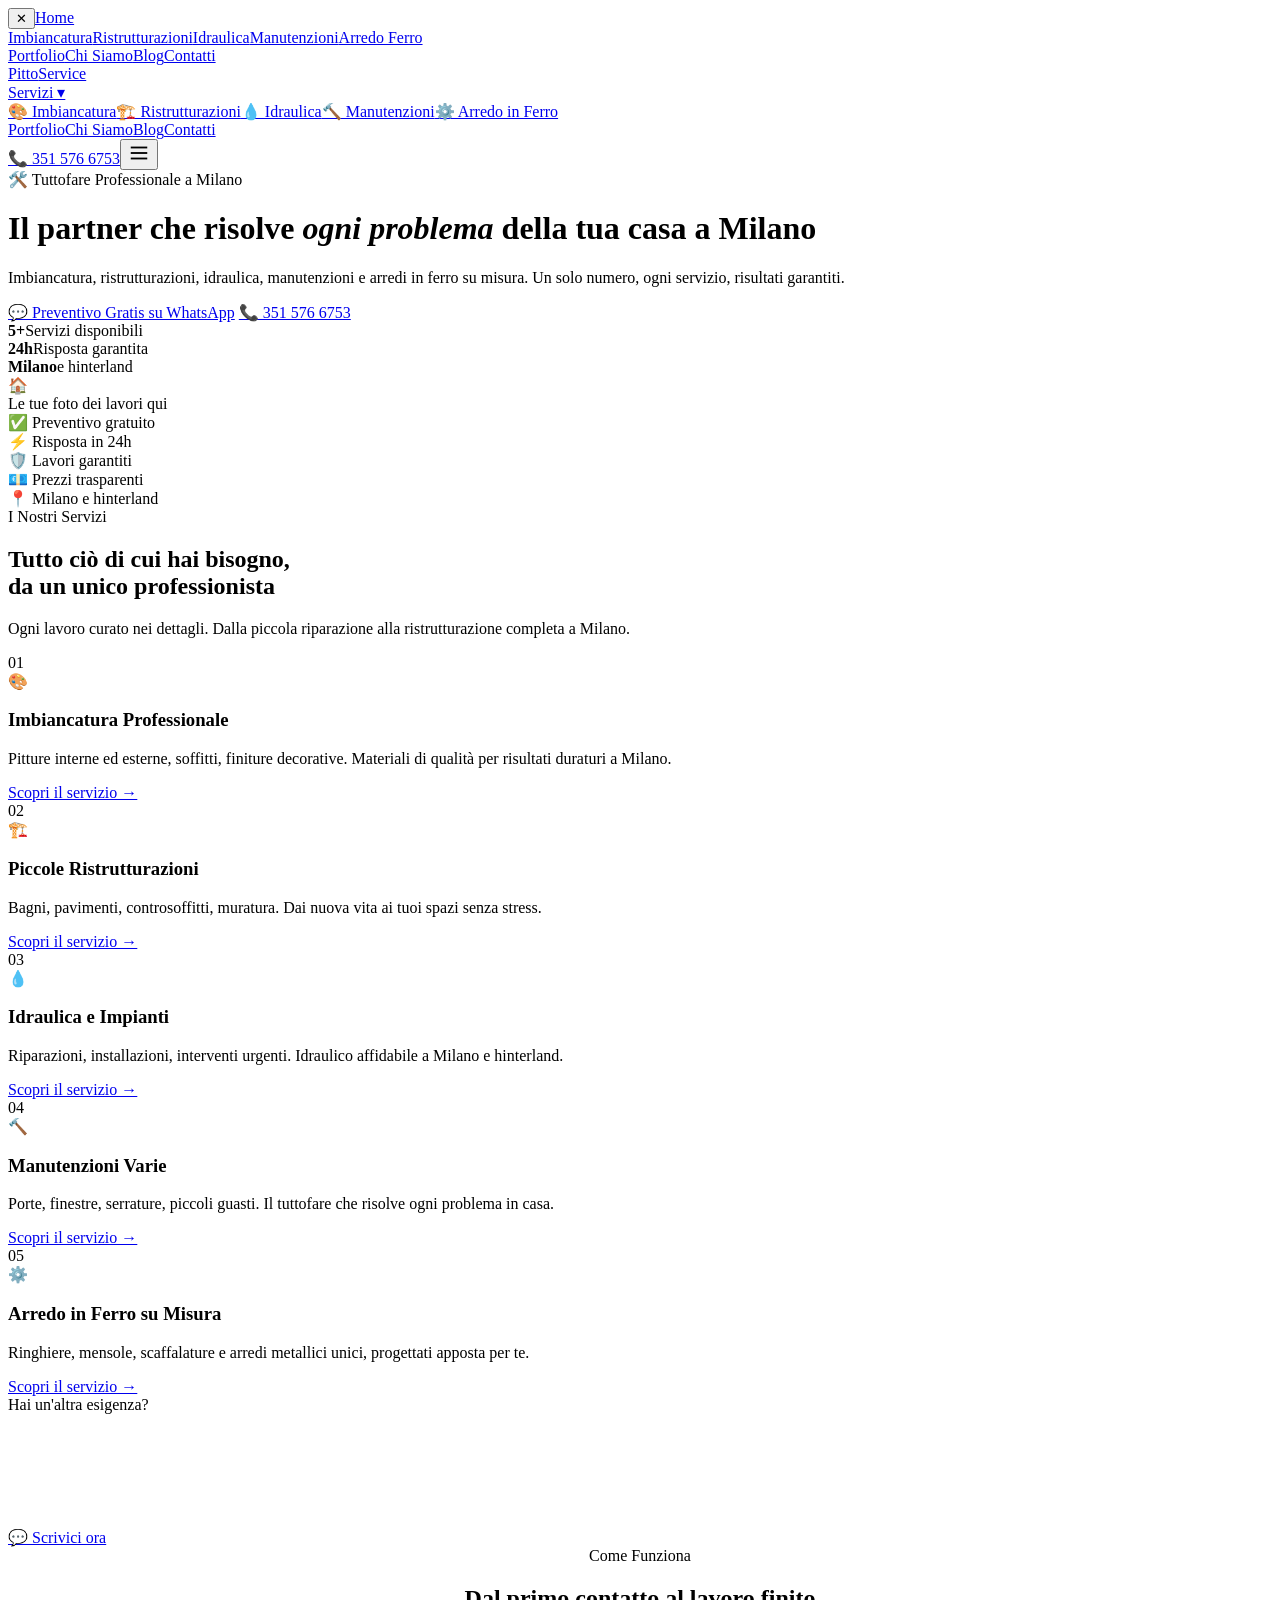
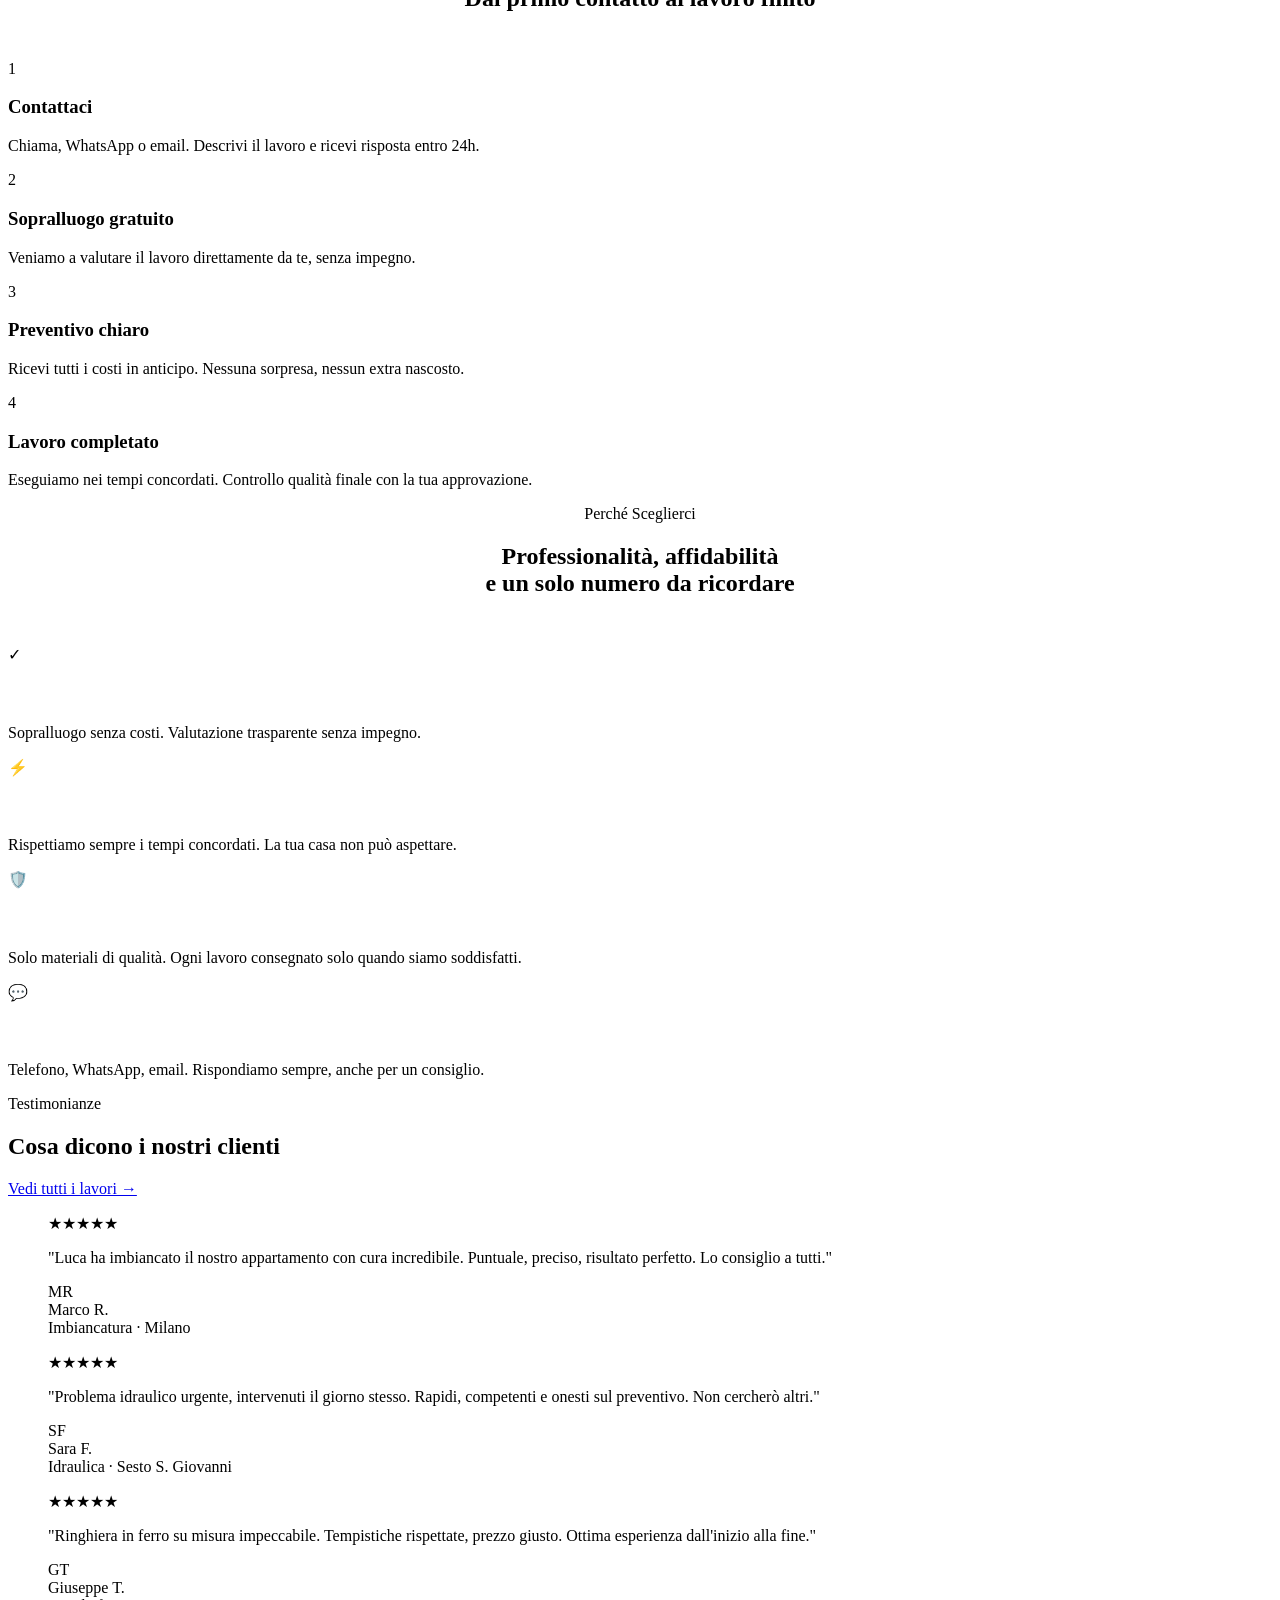
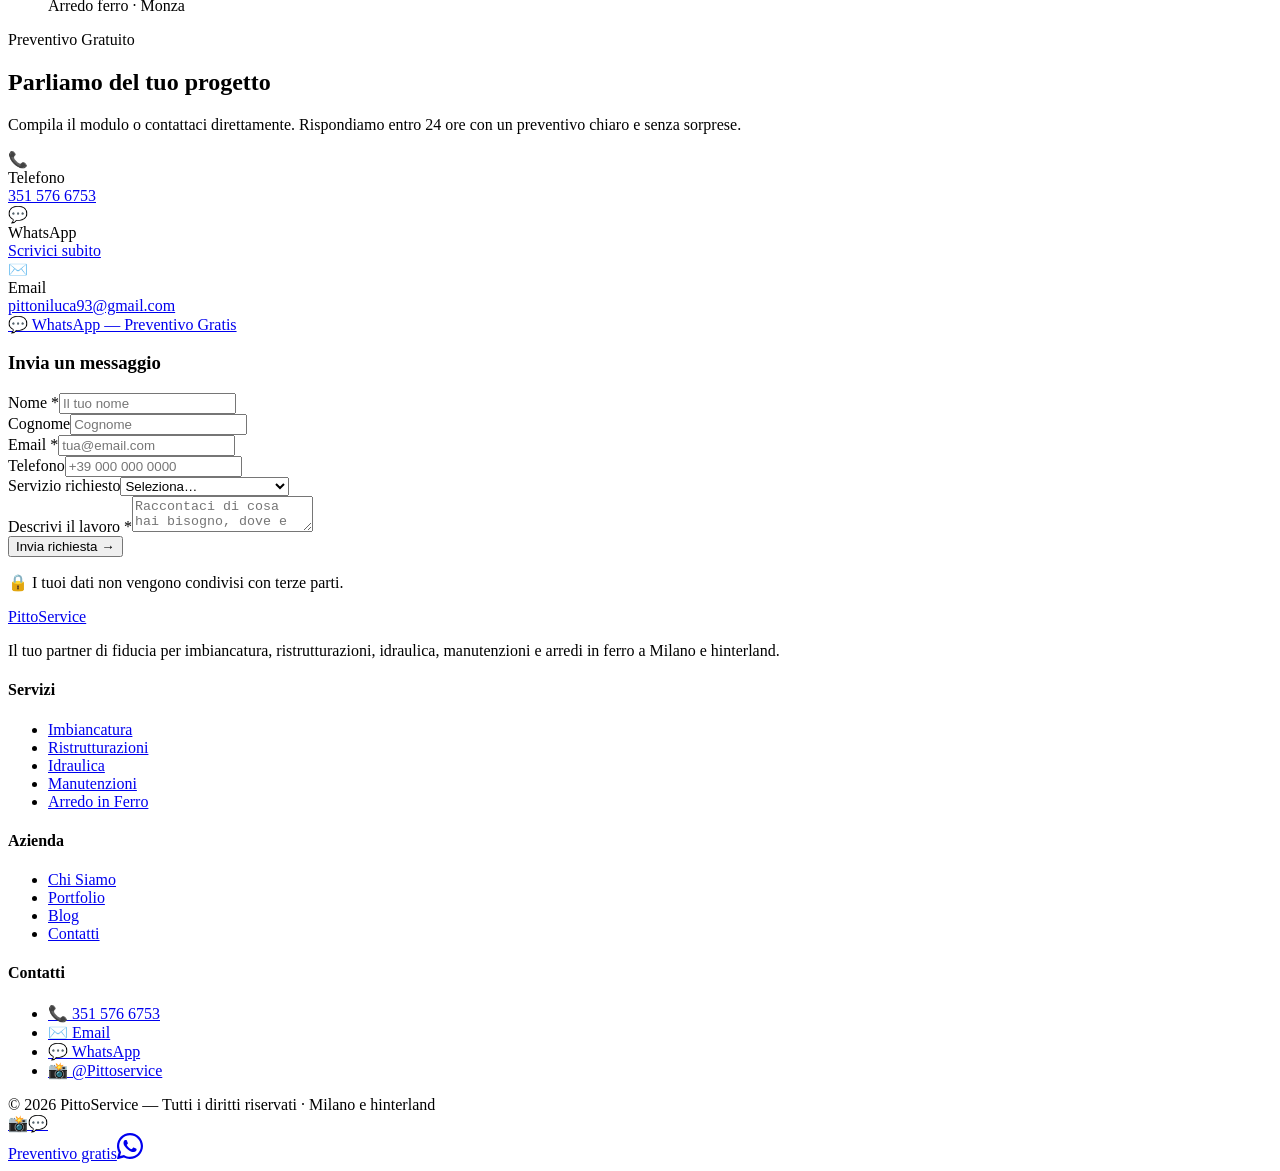
==== index.html @ af1eb3c4 "Add files via upload" ====
<!DOCTYPE html>
<html lang="it">
<head>
<meta charset="UTF-8">
<meta name="viewport" content="width=device-width,initial-scale=1.0">
<meta name="robots" content="index,follow">
<title>PittoService | Imbiancatura, Ristrutturazioni e Manutenzioni a Milano – Tuttofare Professionale</title>
<meta name="description" content="PittoService a Milano: imbiancatura, ristrutturazioni, idraulica, manutenzioni e arredi in ferro. Preventivo gratuito in 24h. Chiama 351 576 6753.">
<link rel="canonical" href="https://www.pittoservice.it/">
<meta property="og:title" content="PittoService | Imbiancatura, Ristrutturazioni e Manutenzioni a Milano – Tuttofare Professionale">
<meta property="og:description" content="PittoService a Milano: imbiancatura, ristrutturazioni, idraulica, manutenzioni e arredi in ferro. Preventivo gratuito in 24h. Chiama 351 576 6753.">
<meta property="og:type" content="website">
<meta property="og:locale" content="it_IT">
<script type="application/ld+json">{"@context":"https://schema.org","@type":"HomeAndConstructionBusiness","name":"PittoService","telephone":"+393515766753","email":"pittoniluca93@gmail.com","url":"https://www.pittoservice.it","address":{"@type":"PostalAddress","addressLocality":"Milano","addressRegion":"MI","addressCountry":"IT"},"areaServed":"Milano e hinterland","priceRange":"€€"}</script><script type="application/ld+json">{"@context":"https://schema.org","@type":"FAQPage","mainEntity":[{"@type":"Question","name":"Cosa fa PittoService?","acceptedAnswer":{"@type":"Answer","text":"PittoService è un tuttofare professionale a Milano e hinterland. Offre servizi di imbiancatura, piccole ristrutturazioni, idraulica, manutenzioni varie e arredi in ferro su misura."}},{"@type":"Question","name":"Come richiedere un preventivo gratuito?","acceptedAnswer":{"@type":"Answer","text":"Chiama il 351 576 6753, scrivi su WhatsApp o compila il modulo sul sito. Rispondiamo entro 24 ore con sopralluogo gratuito."}}]}</script>
<link rel="preconnect" href="https://fonts.googleapis.com"><link rel="preconnect" href="https://fonts.gstatic.com" crossorigin><link href="https://fonts.googleapis.com/css2?family=Space+Grotesk:wght@400;500;600;700&family=DM+Sans:opsz,wght@9..40,400;9..40,500&display=swap" rel="stylesheet">
<link rel="stylesheet" href="css/style.css">
</head>
<body><div class="mobile-nav" id="mobileNav"><button class="mobile-nav-close" onclick="toggleMobileNav()" aria-label="Chiudi">✕</button><a href="index.html">Home</a><div class="mobile-nav-sub"><a href="servizi/imbiancatura.html">Imbiancatura</a><a href="servizi/ristrutturazioni.html">Ristrutturazioni</a><a href="servizi/idraulica.html">Idraulica</a><a href="servizi/manutenzioni.html">Manutenzioni</a><a href="servizi/arredo-ferro.html">Arredo Ferro</a></div><a href="portfolio.html">Portfolio</a><a href="chi-siamo.html">Chi Siamo</a><a href="blog/index.html">Blog</a><a href="index.html#contatti">Contatti</a></div><nav class="nav"><div class="nav-inner"><a href="index.html" class="nav-logo">Pitto<span>Service</span></a><div class="nav-links"><div class="nav-dropdown"><a href="#">Servizi ▾</a><div class="nav-dropdown-menu"><a href="servizi/imbiancatura.html">🎨 Imbiancatura</a><a href="servizi/ristrutturazioni.html">🏗️ Ristrutturazioni</a><a href="servizi/idraulica.html">💧 Idraulica</a><a href="servizi/manutenzioni.html">🔨 Manutenzioni</a><a href="servizi/arredo-ferro.html">⚙️ Arredo in Ferro</a></div></div><a href="portfolio.html">Portfolio</a><a href="chi-siamo.html">Chi Siamo</a><a href="blog/index.html">Blog</a><a href="index.html#contatti">Contatti</a></div><a href="tel:+393515766753" class="nav-cta">📞 351 576 6753</a><button class="nav-toggle" onclick="toggleMobileNav()" aria-label="Menu"><svg width="22" height="22" viewBox="0 0 24 24" fill="none" stroke="currentColor" stroke-width="2"><line x1="3" y1="6" x2="21" y2="6"/><line x1="3" y1="12" x2="21" y2="12"/><line x1="3" y1="18" x2="21" y2="18"/></svg></button></div></nav>
<main id="main-content">
<header class="hero">
<div class="hero-inner">
<div>
<div class="hero-eyebrow">🛠️ Tuttofare Professionale a Milano</div>
<h1>Il partner che risolve <em>ogni problema</em> della tua casa a Milano</h1>
<p class="hero-sub">Imbiancatura, ristrutturazioni, idraulica, manutenzioni e arredi in ferro su misura. Un solo numero, ogni servizio, risultati garantiti.</p>
<div class="hero-btns">
<a href="https://api.whatsapp.com/send?phone=393515766753&text=Ciao!%20Vorrei%20un%20preventivo%20gratuito." class="btn-primary" target="_blank" rel="noopener">💬 Preventivo Gratis su WhatsApp</a>
<a href="tel:+393515766753" class="btn-ghost">📞 351 576 6753</a>
</div>
<div class="hero-stats">
<div class="hero-stat"><strong>5+</strong><span>Servizi disponibili</span></div>
<div class="hero-stat"><strong>24h</strong><span>Risposta garantita</span></div>
<div class="hero-stat"><strong>Milano</strong><span>e hinterland</span></div>
</div>
</div>
<div class="hero-visual" aria-hidden="true"><div class="hero-visual-placeholder">🏠</div><div class="hero-visual-label">Le tue foto dei lavori qui</div></div>
</div>
</header>

<div class="trust-bar">
<div class="trust-bar-inner">
<div class="trust-item">✅ Preventivo gratuito</div>
<div class="trust-item">⚡ Risposta in 24h</div>
<div class="trust-item">🛡️ Lavori garantiti</div>
<div class="trust-item">💶 Prezzi trasparenti</div>
<div class="trust-item">📍 Milano e hinterland</div>
</div>
</div>

<section class="section" id="servizi">
<div class="section-inner">
<div class="section-head">
<div><div class="section-tag">I Nostri Servizi</div><h2 class="section-title">Tutto ciò di cui hai bisogno,<br>da un unico professionista</h2></div>
<p class="section-sub">Ogni lavoro curato nei dettagli. Dalla piccola riparazione alla ristrutturazione completa a Milano.</p>
</div>
<div class="services-grid">
<article class="service-card"><div class="service-num" aria-hidden="true">01</div><div class="service-icon-wrap">🎨</div><h3>Imbiancatura Professionale</h3><p>Pitture interne ed esterne, soffitti, finiture decorative. Materiali di qualità per risultati duraturi a Milano.</p><a href="servizi/imbiancatura.html" class="service-card-link">Scopri il servizio →</a></article>
<article class="service-card"><div class="service-num" aria-hidden="true">02</div><div class="service-icon-wrap">🏗️</div><h3>Piccole Ristrutturazioni</h3><p>Bagni, pavimenti, controsoffitti, muratura. Dai nuova vita ai tuoi spazi senza stress.</p><a href="servizi/ristrutturazioni.html" class="service-card-link">Scopri il servizio →</a></article>
<article class="service-card"><div class="service-num" aria-hidden="true">03</div><div class="service-icon-wrap">💧</div><h3>Idraulica e Impianti</h3><p>Riparazioni, installazioni, interventi urgenti. Idraulico affidabile a Milano e hinterland.</p><a href="servizi/idraulica.html" class="service-card-link">Scopri il servizio →</a></article>
<article class="service-card"><div class="service-num" aria-hidden="true">04</div><div class="service-icon-wrap">🔨</div><h3>Manutenzioni Varie</h3><p>Porte, finestre, serrature, piccoli guasti. Il tuttofare che risolve ogni problema in casa.</p><a href="servizi/manutenzioni.html" class="service-card-link">Scopri il servizio →</a></article>
<article class="service-card"><div class="service-num" aria-hidden="true">05</div><div class="service-icon-wrap">⚙️</div><h3>Arredo in Ferro su Misura</h3><p>Ringhiere, mensole, scaffalature e arredi metallici unici, progettati apposta per te.</p><a href="servizi/arredo-ferro.html" class="service-card-link">Scopri il servizio →</a></article>
<article class="service-card" style="background:var(--navy)"><div style="height:100%"><div class="section-tag" style="color:var(--orange-light)">Hai un'altra esigenza?</div><h3 style="color:#fff;font-family:var(--font-display);font-size:1.1rem;font-weight:700;margin-bottom:10px">Siamo il tuo tuttofare</h3><p style="color:rgba(255,255,255,.65);font-size:.9rem;line-height:1.7">Se non trovi il servizio, contattaci. Troviamo sempre la soluzione giusta.</p><a href="https://api.whatsapp.com/send?phone=393515766753" class="wa-btn" style="margin-top:22px;display:inline-flex" target="_blank" rel="noopener">💬 Scrivici ora</a></div></article>
</div>
</div>
</section>

<section class="section section-alt">
<div class="section-inner">
<div style="text-align:center;margin-bottom:48px"><div class="section-tag">Come Funziona</div><h2 class="section-title">Dal primo contatto al lavoro finito</h2></div>
<div class="process-grid">
<div class="process-step"><div class="process-num">1</div><h3>Contattaci</h3><p>Chiama, WhatsApp o email. Descrivi il lavoro e ricevi risposta entro 24h.</p></div>
<div class="process-step"><div class="process-num">2</div><h3>Sopralluogo gratuito</h3><p>Veniamo a valutare il lavoro direttamente da te, senza impegno.</p></div>
<div class="process-step"><div class="process-num">3</div><h3>Preventivo chiaro</h3><p>Ricevi tutti i costi in anticipo. Nessuna sorpresa, nessun extra nascosto.</p></div>
<div class="process-step"><div class="process-num">4</div><h3>Lavoro completato</h3><p>Eseguiamo nei tempi concordati. Controllo qualità finale con la tua approvazione.</p></div>
</div>
</div>
</section>

<section class="section section-dark">
<div class="section-inner">
<div style="text-align:center;margin-bottom:48px"><div class="section-tag" style="color:var(--orange-light)">Perché Sceglierci</div><h2 class="section-title">Professionalità, affidabilità<br>e un solo numero da ricordare</h2></div>
<div class="features-grid">
<div class="feature"><div class="feature-icon">✓</div><h3 style="color:#fff">Preventivo sempre gratuito</h3><p>Sopralluogo senza costi. Valutazione trasparente senza impegno.</p></div>
<div class="feature"><div class="feature-icon">⚡</div><h3 style="color:#fff">Interventi rapidi</h3><p>Rispettiamo sempre i tempi concordati. La tua casa non può aspettare.</p></div>
<div class="feature"><div class="feature-icon">🛡️</div><h3 style="color:#fff">Qualità garantita</h3><p>Solo materiali di qualità. Ogni lavoro consegnato solo quando siamo soddisfatti.</p></div>
<div class="feature"><div class="feature-icon">💬</div><h3 style="color:#fff">Sempre reperibili</h3><p>Telefono, WhatsApp, email. Rispondiamo sempre, anche per un consiglio.</p></div>
</div>
</div>
</section>

<section class="section">
<div class="section-inner">
<div class="section-head"><div><div class="section-tag">Testimonianze</div><h2 class="section-title">Cosa dicono i nostri clienti</h2></div><a href="portfolio.html" class="btn-outline">Vedi tutti i lavori →</a></div>
<div class="reviews-grid">
<blockquote class="review-card"><div class="review-stars">★★★★★</div><p class="review-text">"Luca ha imbiancato il nostro appartamento con cura incredibile. Puntuale, preciso, risultato perfetto. Lo consiglio a tutti."</p><div class="review-author"><div class="review-avatar">MR</div><div><div class="review-name">Marco R.</div><div class="review-meta">Imbiancatura · Milano</div></div></div></blockquote>
<blockquote class="review-card"><div class="review-stars">★★★★★</div><p class="review-text">"Problema idraulico urgente, intervenuti il giorno stesso. Rapidi, competenti e onesti sul preventivo. Non cercherò altri."</p><div class="review-author"><div class="review-avatar">SF</div><div><div class="review-name">Sara F.</div><div class="review-meta">Idraulica · Sesto S. Giovanni</div></div></div></blockquote>
<blockquote class="review-card"><div class="review-stars">★★★★★</div><p class="review-text">"Ringhiera in ferro su misura impeccabile. Tempistiche rispettate, prezzo giusto. Ottima esperienza dall'inizio alla fine."</p><div class="review-author"><div class="review-avatar">GT</div><div><div class="review-name">Giuseppe T.</div><div class="review-meta">Arredo ferro · Monza</div></div></div></blockquote>
</div>
</div>
</section>
</main>
<section class="section" id="contatti"><div class="section-inner"><div class="contact-section-inner"><div class="contact-info"><div class="section-tag">Preventivo Gratuito</div><h2>Parliamo del tuo progetto</h2><p>Compila il modulo o contattaci direttamente. Rispondiamo entro 24 ore con un preventivo chiaro e senza sorprese.</p><div class="contact-items"><div class="contact-item"><div class="contact-icon">📞</div><div><div class="contact-item-label">Telefono</div><a href="tel:+393515766753" class="contact-item-val">351 576 6753</a></div></div><div class="contact-item"><div class="contact-icon">💬</div><div><div class="contact-item-label">WhatsApp</div><a href="https://api.whatsapp.com/send?phone=393515766753" class="contact-item-val" target="_blank">Scrivici subito</a></div></div><div class="contact-item"><div class="contact-icon">✉️</div><div><div class="contact-item-label">Email</div><a href="mailto:pittoniluca93@gmail.com" class="contact-item-val">pittoniluca93@gmail.com</a></div></div></div><a href="https://api.whatsapp.com/send?phone=393515766753&text=Ciao!%20Vorrei%20un%20preventivo." class="btn-primary" target="_blank" rel="noopener" style="width:fit-content">💬 WhatsApp — Preventivo Gratis</a></div><div class="contact-form-wrap"><h3>Invia un messaggio</h3><form action="mailto:pittoniluca93@gmail.com" method="POST" enctype="text/plain"><div class="form-row"><div class="form-group"><label>Nome *</label><input type="text" name="nome" placeholder="Il tuo nome" required></div><div class="form-group"><label>Cognome</label><input type="text" name="cognome" placeholder="Cognome"></div></div><div class="form-group"><label>Email *</label><input type="email" name="email" placeholder="tua@email.com" required></div><div class="form-group"><label>Telefono</label><input type="tel" name="telefono" placeholder="+39 000 000 0000"></div><div class="form-group"><label>Servizio richiesto</label><select name="servizio"><option value="">Seleziona…</option><option>Imbiancatura</option><option>Piccola ristrutturazione</option><option>Idraulica</option><option>Manutenzione varia</option><option>Arredo in ferro su misura</option><option>Altro</option></select></div><div class="form-group"><label>Descrivi il lavoro *</label><textarea name="messaggio" placeholder="Raccontaci di cosa hai bisogno, dove e quando…" required></textarea></div><button type="submit" class="form-submit">Invia richiesta →</button><p class="form-note">🔒 I tuoi dati non vengono condivisi con terze parti.</p></form></div></div></div></section><footer><div class="footer-inner"><div class="footer-top"><div class="footer-brand"><a href="index.html" class="footer-logo">Pitto<span>Service</span></a><p>Il tuo partner di fiducia per imbiancatura, ristrutturazioni, idraulica, manutenzioni e arredi in ferro a Milano e hinterland.</p></div><div class="footer-col"><h4>Servizi</h4><ul><li><a href="servizi/imbiancatura.html">Imbiancatura</a></li><li><a href="servizi/ristrutturazioni.html">Ristrutturazioni</a></li><li><a href="servizi/idraulica.html">Idraulica</a></li><li><a href="servizi/manutenzioni.html">Manutenzioni</a></li><li><a href="servizi/arredo-ferro.html">Arredo in Ferro</a></li></ul></div><div class="footer-col"><h4>Azienda</h4><ul><li><a href="chi-siamo.html">Chi Siamo</a></li><li><a href="portfolio.html">Portfolio</a></li><li><a href="blog/index.html">Blog</a></li><li><a href="index.html#contatti">Contatti</a></li></ul></div><div class="footer-col"><h4>Contatti</h4><ul><li><a href="tel:+393515766753">📞 351 576 6753</a></li><li><a href="mailto:pittoniluca93@gmail.com">✉️ Email</a></li><li><a href="https://api.whatsapp.com/send?phone=393515766753" target="_blank" rel="noopener">💬 WhatsApp</a></li><li><a href="https://instagram.com/Pittoservice" target="_blank" rel="noopener">📸 @Pittoservice</a></li></ul></div></div><div class="footer-bottom"><span>© 2026 PittoService — Tutti i diritti riservati · Milano e hinterland</span><div class="footer-social"><a href="https://instagram.com/Pittoservice" target="_blank" rel="noopener" aria-label="Instagram">📸</a><a href="https://api.whatsapp.com/send?phone=393515766753" target="_blank" rel="noopener" aria-label="WhatsApp">💬</a></div></div></div></footer><a href="https://api.whatsapp.com/send?phone=393515766753&text=Ciao!%20Vorrei%20un%20preventivo%20gratuito." class="wa-float" aria-label="WhatsApp" target="_blank" rel="noopener"><span class="wa-float-tip">Preventivo gratis</span><svg width="26" height="26" viewBox="0 0 24 24" fill="currentColor"><path d="M17.472 14.382c-.297-.149-1.758-.867-2.03-.967-.273-.099-.471-.148-.67.15-.197.297-.767.966-.94 1.164-.173.199-.347.223-.644.075-.297-.15-1.255-.463-2.39-1.475-.883-.788-1.48-1.761-1.653-2.059-.173-.297-.018-.458.13-.606.134-.133.298-.347.446-.52.149-.174.198-.298.298-.497.099-.198.05-.371-.025-.52-.075-.149-.669-1.612-.916-2.207-.242-.579-.487-.5-.669-.51-.173-.008-.371-.01-.57-.01-.198 0-.52.074-.792.372-.272.297-1.04 1.016-1.04 2.479 0 1.462 1.065 2.875 1.213 3.074.149.198 2.096 3.2 5.077 4.487.709.306 1.262.489 1.694.625.712.227 1.36.195 1.871.118.571-.085 1.758-.719 2.006-1.413.248-.694.248-1.289.173-1.413-.074-.124-.272-.198-.57-.347z"/><path d="M12 0C5.373 0 0 5.373 0 12c0 2.132.557 4.133 1.528 5.873L.057 23.57a.5.5 0 0 0 .614.614l5.7-1.47A11.935 11.935 0 0 0 12 24c6.627 0 12-5.373 12-12S18.627 0 12 0zm0 22c-1.901 0-3.68-.54-5.191-1.471l-.371-.221-3.584.924.944-3.58-.239-.381A9.96 9.96 0 0 1 2 12C2 6.477 6.477 2 12 2s10 4.477 10 10-4.477 10-10 10z"/></svg></a><script src="js/main.js"></script></body></html>
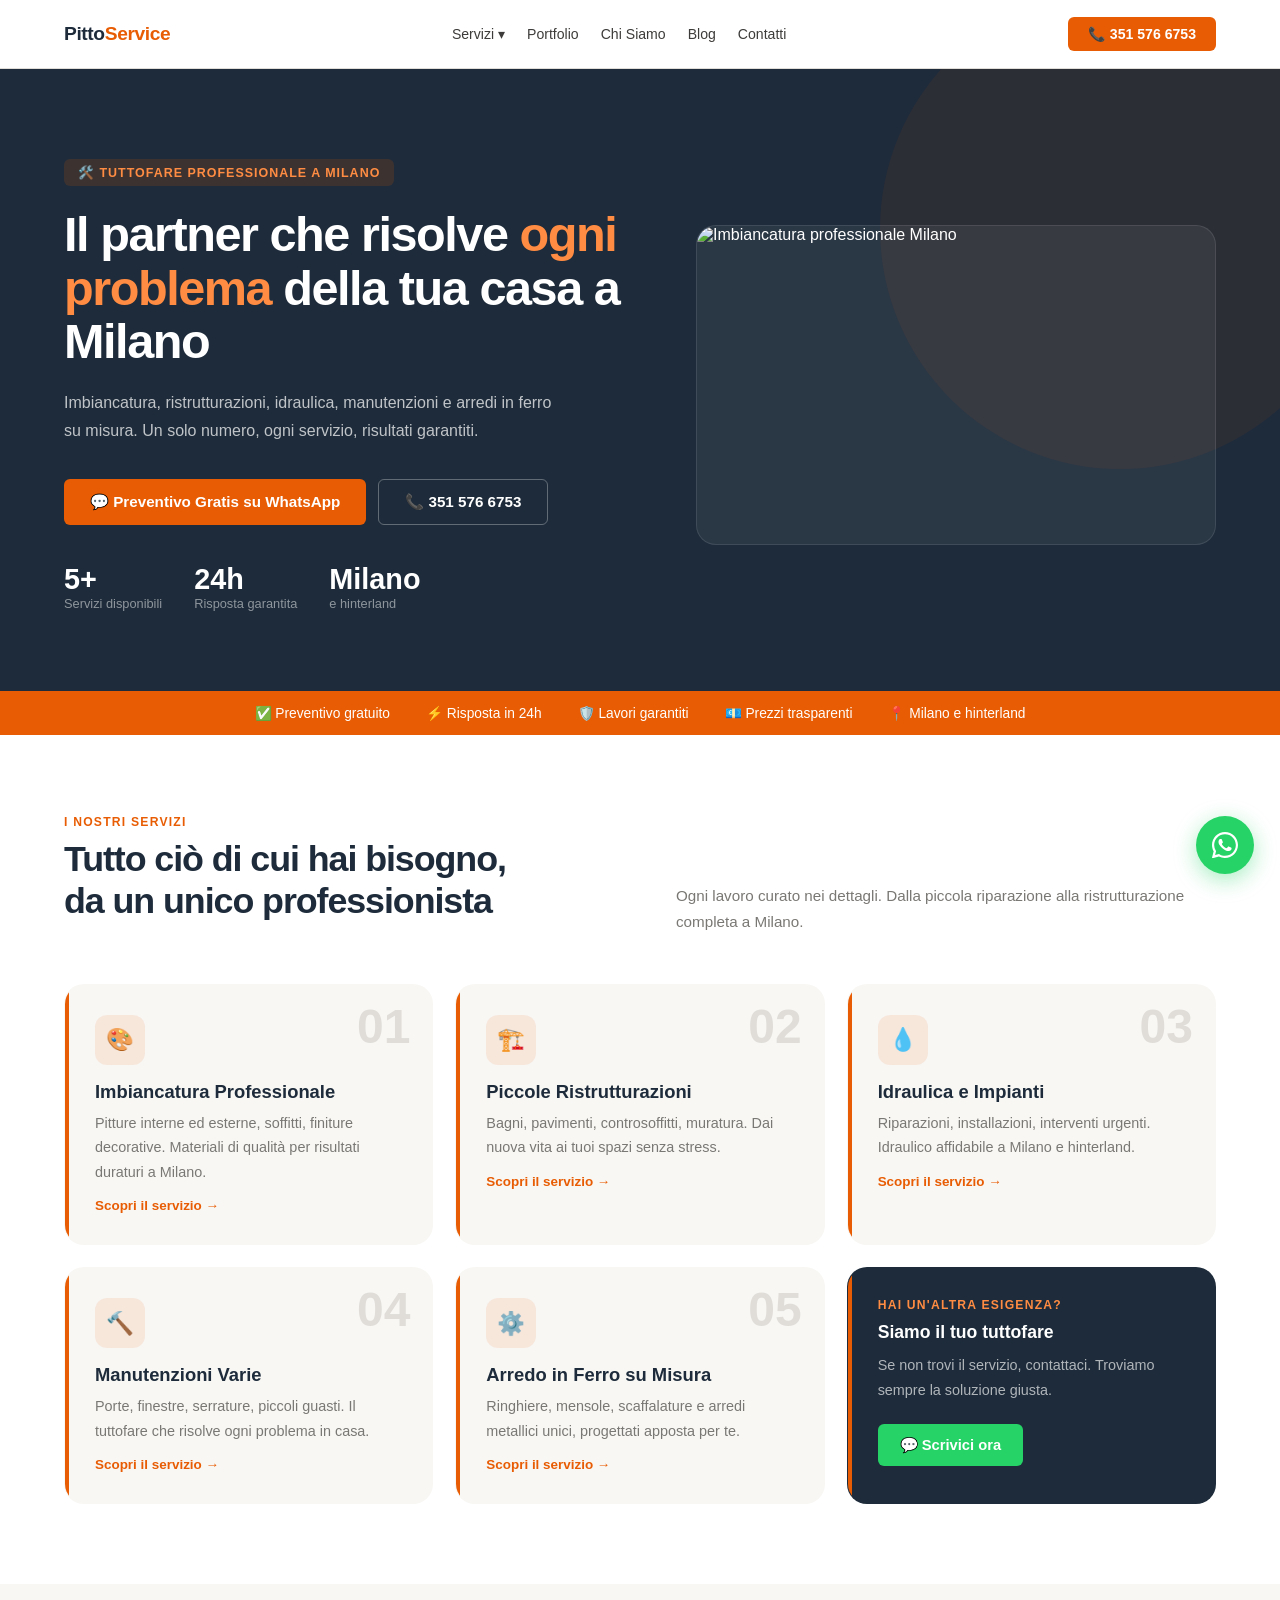
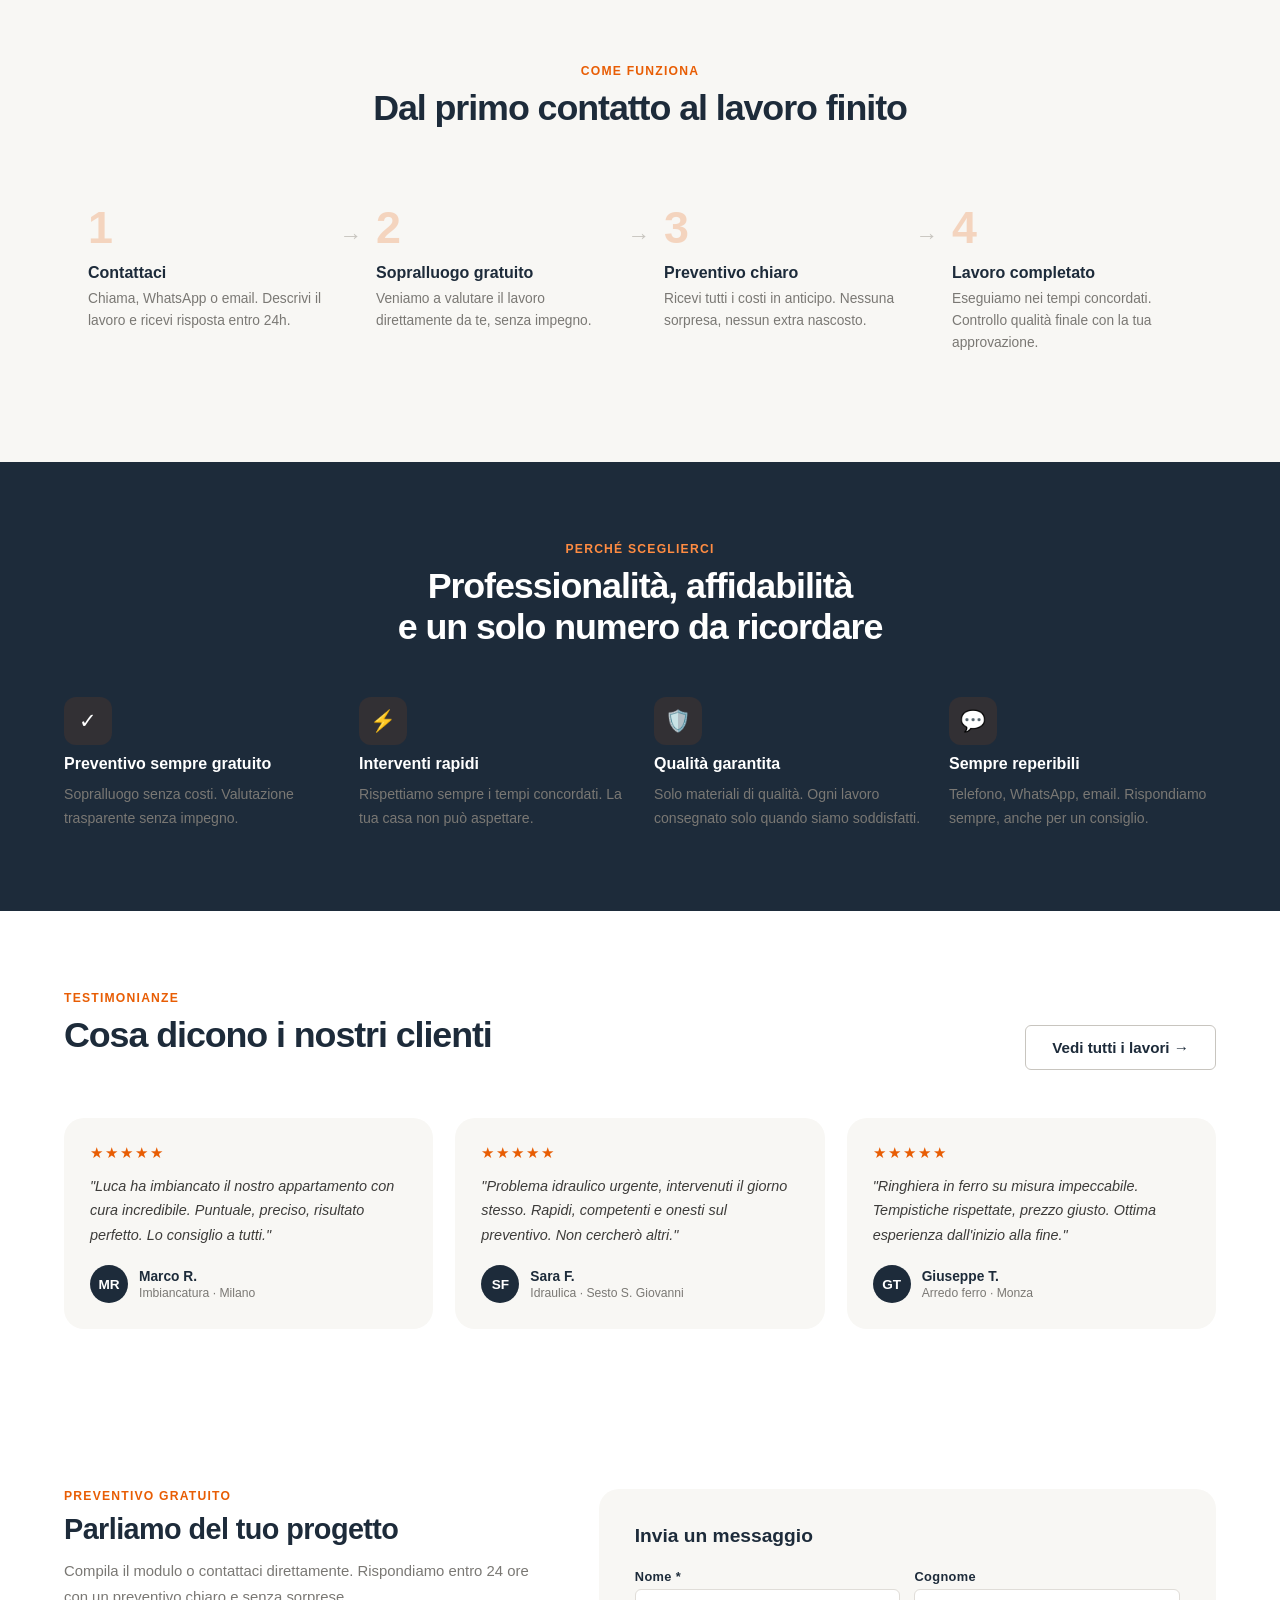
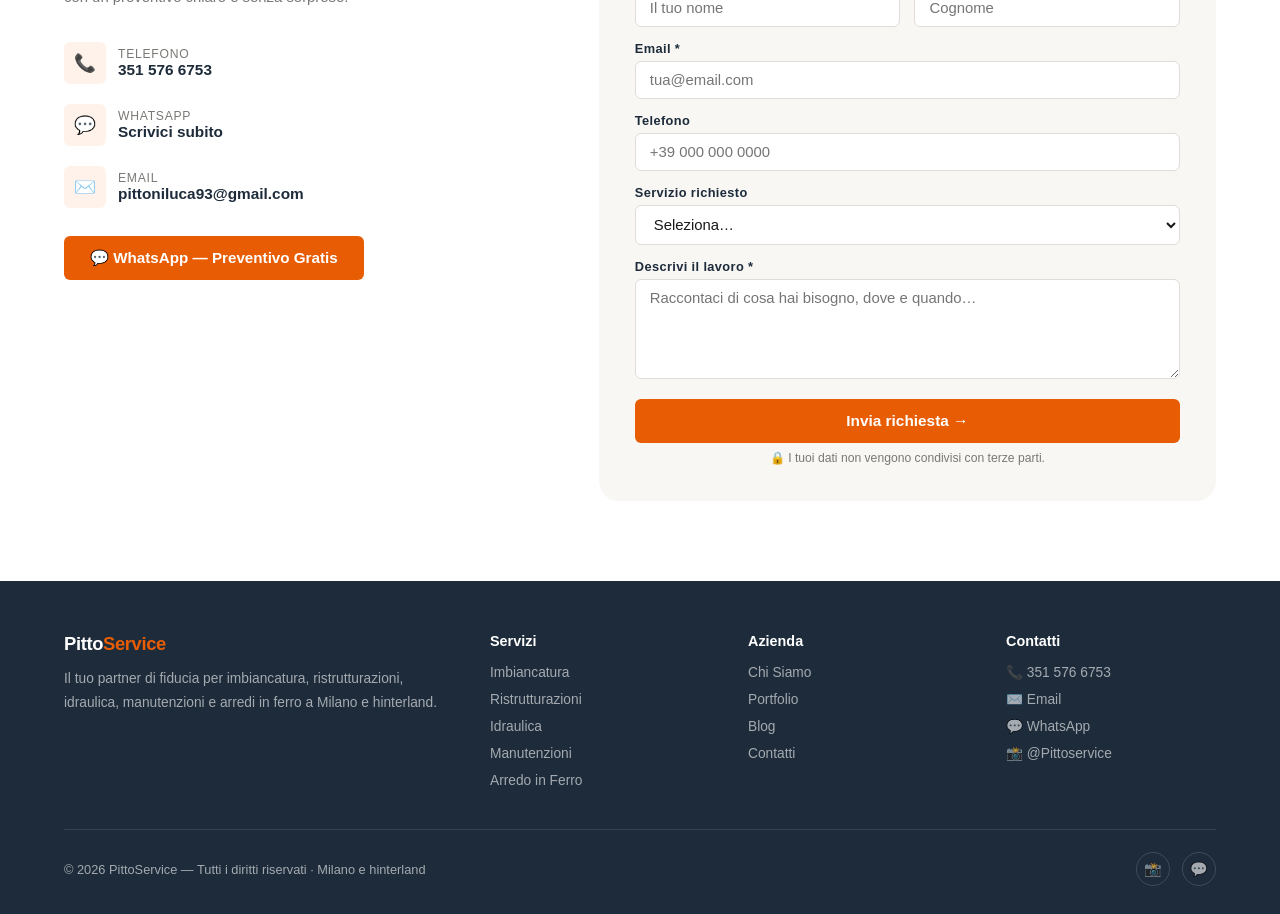
==== commit 3a385218: "Add image to hero visual section in index.html" ====
--- a/index.html
+++ b/index.html
@@ -33,7 +33,10 @@
 <div class="hero-stat"><strong>Milano</strong><span>e hinterland</span></div>
 </div>
 </div>
-<div class="hero-visual" aria-hidden="true"><div class="hero-visual-placeholder">🏠</div><div class="hero-visual-label">Le tue foto dei lavori qui</div></div>
+<div class="hero-visual">
+  <img src="../img/imbiancatura-appartamento.jpg" 
+       alt="Imbiancatura professionale Milano" 
+       width="600" height="400" loading="lazy">
 </div>
 </header>
 
@@ -99,4 +102,4 @@
 </div>
 </section>
 </main>
-<section class="section" id="contatti"><div class="section-inner"><div class="contact-section-inner"><div class="contact-info"><div class="section-tag">Preventivo Gratuito</div><h2>Parliamo del tuo progetto</h2><p>Compila il modulo o contattaci direttamente. Rispondiamo entro 24 ore con un preventivo chiaro e senza sorprese.</p><div class="contact-items"><div class="contact-item"><div class="contact-icon">📞</div><div><div class="contact-item-label">Telefono</div><a href="tel:+393515766753" class="contact-item-val">351 576 6753</a></div></div><div class="contact-item"><div class="contact-icon">💬</div><div><div class="contact-item-label">WhatsApp</div><a href="https://api.whatsapp.com/send?phone=393515766753" class="contact-item-val" target="_blank">Scrivici subito</a></div></div><div class="contact-item"><div class="contact-icon">✉️</div><div><div class="contact-item-label">Email</div><a href="mailto:pittoniluca93@gmail.com" class="contact-item-val">pittoniluca93@gmail.com</a></div></div></div><a href="https://api.whatsapp.com/send?phone=393515766753&text=Ciao!%20Vorrei%20un%20preventivo." class="btn-primary" target="_blank" rel="noopener" style="width:fit-content">💬 WhatsApp — Preventivo Gratis</a></div><div class="contact-form-wrap"><h3>Invia un messaggio</h3><form action="mailto:pittoniluca93@gmail.com" method="POST" enctype="text/plain"><div class="form-row"><div class="form-group"><label>Nome *</label><input type="text" name="nome" placeholder="Il tuo nome" required></div><div class="form-group"><label>Cognome</label><input type="text" name="cognome" placeholder="Cognome"></div></div><div class="form-group"><label>Email *</label><input type="email" name="email" placeholder="tua@email.com" required></div><div class="form-group"><label>Telefono</label><input type="tel" name="telefono" placeholder="+39 000 000 0000"></div><div class="form-group"><label>Servizio richiesto</label><select name="servizio"><option value="">Seleziona…</option><option>Imbiancatura</option><option>Piccola ristrutturazione</option><option>Idraulica</option><option>Manutenzione varia</option><option>Arredo in ferro su misura</option><option>Altro</option></select></div><div class="form-group"><label>Descrivi il lavoro *</label><textarea name="messaggio" placeholder="Raccontaci di cosa hai bisogno, dove e quando…" required></textarea></div><button type="submit" class="form-submit">Invia richiesta →</button><p class="form-note">🔒 I tuoi dati non vengono condivisi con terze parti.</p></form></div></div></div></section><footer><div class="footer-inner"><div class="footer-top"><div class="footer-brand"><a href="index.html" class="footer-logo">Pitto<span>Service</span></a><p>Il tuo partner di fiducia per imbiancatura, ristrutturazioni, idraulica, manutenzioni e arredi in ferro a Milano e hinterland.</p></div><div class="footer-col"><h4>Servizi</h4><ul><li><a href="servizi/imbiancatura.html">Imbiancatura</a></li><li><a href="servizi/ristrutturazioni.html">Ristrutturazioni</a></li><li><a href="servizi/idraulica.html">Idraulica</a></li><li><a href="servizi/manutenzioni.html">Manutenzioni</a></li><li><a href="servizi/arredo-ferro.html">Arredo in Ferro</a></li></ul></div><div class="footer-col"><h4>Azienda</h4><ul><li><a href="chi-siamo.html">Chi Siamo</a></li><li><a href="portfolio.html">Portfolio</a></li><li><a href="blog/index.html">Blog</a></li><li><a href="index.html#contatti">Contatti</a></li></ul></div><div class="footer-col"><h4>Contatti</h4><ul><li><a href="tel:+393515766753">📞 351 576 6753</a></li><li><a href="mailto:pittoniluca93@gmail.com">✉️ Email</a></li><li><a href="https://api.whatsapp.com/send?phone=393515766753" target="_blank" rel="noopener">💬 WhatsApp</a></li><li><a href="https://instagram.com/Pittoservice" target="_blank" rel="noopener">📸 @Pittoservice</a></li></ul></div></div><div class="footer-bottom"><span>© 2026 PittoService — Tutti i diritti riservati · Milano e hinterland</span><div class="footer-social"><a href="https://instagram.com/Pittoservice" target="_blank" rel="noopener" aria-label="Instagram">📸</a><a href="https://api.whatsapp.com/send?phone=393515766753" target="_blank" rel="noopener" aria-label="WhatsApp">💬</a></div></div></div></footer><a href="https://api.whatsapp.com/send?phone=393515766753&text=Ciao!%20Vorrei%20un%20preventivo%20gratuito." class="wa-float" aria-label="WhatsApp" target="_blank" rel="noopener"><span class="wa-float-tip">Preventivo gratis</span><svg width="26" height="26" viewBox="0 0 24 24" fill="currentColor"><path d="M17.472 14.382c-.297-.149-1.758-.867-2.03-.967-.273-.099-.471-.148-.67.15-.197.297-.767.966-.94 1.164-.173.199-.347.223-.644.075-.297-.15-1.255-.463-2.39-1.475-.883-.788-1.48-1.761-1.653-2.059-.173-.297-.018-.458.13-.606.134-.133.298-.347.446-.52.149-.174.198-.298.298-.497.099-.198.05-.371-.025-.52-.075-.149-.669-1.612-.916-2.207-.242-.579-.487-.5-.669-.51-.173-.008-.371-.01-.57-.01-.198 0-.52.074-.792.372-.272.297-1.04 1.016-1.04 2.479 0 1.462 1.065 2.875 1.213 3.074.149.198 2.096 3.2 5.077 4.487.709.306 1.262.489 1.694.625.712.227 1.36.195 1.871.118.571-.085 1.758-.719 2.006-1.413.248-.694.248-1.289.173-1.413-.074-.124-.272-.198-.57-.347z"/><path d="M12 0C5.373 0 0 5.373 0 12c0 2.132.557 4.133 1.528 5.873L.057 23.57a.5.5 0 0 0 .614.614l5.7-1.47A11.935 11.935 0 0 0 12 24c6.627 0 12-5.373 12-12S18.627 0 12 0zm0 22c-1.901 0-3.68-.54-5.191-1.471l-.371-.221-3.584.924.944-3.58-.239-.381A9.96 9.96 0 0 1 2 12C2 6.477 6.477 2 12 2s10 4.477 10 10-4.477 10-10 10z"/></svg></a><script src="js/main.js"></script></body></html>+<section class="section" id="contatti"><div class="section-inner"><div class="contact-section-inner"><div class="contact-info"><div class="section-tag">Preventivo Gratuito</div><h2>Parliamo del tuo progetto</h2><p>Compila il modulo o contattaci direttamente. Rispondiamo entro 24 ore con un preventivo chiaro e senza sorprese.</p><div class="contact-items"><div class="contact-item"><div class="contact-icon">📞</div><div><div class="contact-item-label">Telefono</div><a href="tel:+393515766753" class="contact-item-val">351 576 6753</a></div></div><div class="contact-item"><div class="contact-icon">💬</div><div><div class="contact-item-label">WhatsApp</div><a href="https://api.whatsapp.com/send?phone=393515766753" class="contact-item-val" target="_blank">Scrivici subito</a></div></div><div class="contact-item"><div class="contact-icon">✉️</div><div><div class="contact-item-label">Email</div><a href="mailto:pittoniluca93@gmail.com" class="contact-item-val">pittoniluca93@gmail.com</a></div></div></div><a href="https://api.whatsapp.com/send?phone=393515766753&text=Ciao!%20Vorrei%20un%20preventivo." class="btn-primary" target="_blank" rel="noopener" style="width:fit-content">💬 WhatsApp — Preventivo Gratis</a></div><div class="contact-form-wrap"><h3>Invia un messaggio</h3><form action="mailto:pittoniluca93@gmail.com" method="POST" enctype="text/plain"><div class="form-row"><div class="form-group"><label>Nome *</label><input type="text" name="nome" placeholder="Il tuo nome" required></div><div class="form-group"><label>Cognome</label><input type="text" name="cognome" placeholder="Cognome"></div></div><div class="form-group"><label>Email *</label><input type="email" name="email" placeholder="tua@email.com" required></div><div class="form-group"><label>Telefono</label><input type="tel" name="telefono" placeholder="+39 000 000 0000"></div><div class="form-group"><label>Servizio richiesto</label><select name="servizio"><option value="">Seleziona…</option><option>Imbiancatura</option><option>Piccola ristrutturazione</option><option>Idraulica</option><option>Manutenzione varia</option><option>Arredo in ferro su misura</option><option>Altro</option></select></div><div class="form-group"><label>Descrivi il lavoro *</label><textarea name="messaggio" placeholder="Raccontaci di cosa hai bisogno, dove e quando…" required></textarea></div><button type="submit" class="form-submit">Invia richiesta →</button><p class="form-note">🔒 I tuoi dati non vengono condivisi con terze parti.</p></form></div></div></div></section><footer><div class="footer-inner"><div class="footer-top"><div class="footer-brand"><a href="index.html" class="footer-logo">Pitto<span>Service</span></a><p>Il tuo partner di fiducia per imbiancatura, ristrutturazioni, idraulica, manutenzioni e arredi in ferro a Milano e hinterland.</p></div><div class="footer-col"><h4>Servizi</h4><ul><li><a href="servizi/imbiancatura.html">Imbiancatura</a></li><li><a href="servizi/ristrutturazioni.html">Ristrutturazioni</a></li><li><a href="servizi/idraulica.html">Idraulica</a></li><li><a href="servizi/manutenzioni.html">Manutenzioni</a></li><li><a href="servizi/arredo-ferro.html">Arredo in Ferro</a></li></ul></div><div class="footer-col"><h4>Azienda</h4><ul><li><a href="chi-siamo.html">Chi Siamo</a></li><li><a href="portfolio.html">Portfolio</a></li><li><a href="blog/index.html">Blog</a></li><li><a href="index.html#contatti">Contatti</a></li></ul></div><div class="footer-col"><h4>Contatti</h4><ul><li><a href="tel:+393515766753">📞 351 576 6753</a></li><li><a href="mailto:pittoniluca93@gmail.com">✉️ Email</a></li><li><a href="https://api.whatsapp.com/send?phone=393515766753" target="_blank" rel="noopener">💬 WhatsApp</a></li><li><a href="https://instagram.com/Pittoservice" target="_blank" rel="noopener">📸 @Pittoservice</a></li></ul></div></div><div class="footer-bottom"><span>© 2026 PittoService — Tutti i diritti riservati · Milano e hinterland</span><div class="footer-social"><a href="https://instagram.com/Pittoservice" target="_blank" rel="noopener" aria-label="Instagram">📸</a><a href="https://api.whatsapp.com/send?phone=393515766753" target="_blank" rel="noopener" aria-label="WhatsApp">💬</a></div></div></div></footer><a href="https://api.whatsapp.com/send?phone=393515766753&text=Ciao!%20Vorrei%20un%20preventivo%20gratuito." class="wa-float" aria-label="WhatsApp" target="_blank" rel="noopener"><span class="wa-float-tip">Preventivo gratis</span><svg width="26" height="26" viewBox="0 0 24 24" fill="currentColor"><path d="M17.472 14.382c-.297-.149-1.758-.867-2.03-.967-.273-.099-.471-.148-.67.15-.197.297-.767.966-.94 1.164-.173.199-.347.223-.644.075-.297-.15-1.255-.463-2.39-1.475-.883-.788-1.48-1.761-1.653-2.059-.173-.297-.018-.458.13-.606.134-.133.298-.347.446-.52.149-.174.198-.298.298-.497.099-.198.05-.371-.025-.52-.075-.149-.669-1.612-.916-2.207-.242-.579-.487-.5-.669-.51-.173-.008-.371-.01-.57-.01-.198 0-.52.074-.792.372-.272.297-1.04 1.016-1.04 2.479 0 1.462 1.065 2.875 1.213 3.074.149.198 2.096 3.2 5.077 4.487.709.306 1.262.489 1.694.625.712.227 1.36.195 1.871.118.571-.085 1.758-.719 2.006-1.413.248-.694.248-1.289.173-1.413-.074-.124-.272-.198-.57-.347z"/><path d="M12 0C5.373 0 0 5.373 0 12c0 2.132.557 4.133 1.528 5.873L.057 23.57a.5.5 0 0 0 .614.614l5.7-1.47A11.935 11.935 0 0 0 12 24c6.627 0 12-5.373 12-12S18.627 0 12 0zm0 22c-1.901 0-3.68-.54-5.191-1.471l-.371-.221-3.584.924.944-3.58-.239-.381A9.96 9.96 0 0 1 2 12C2 6.477 6.477 2 12 2s10 4.477 10 10-4.477 10-10 10z"/></svg></a><script src="js/main.js"></script></body></html>
--- a/css/style.css
+++ b/css/style.css
@@ -0,0 +1,280 @@
+*,*::before,*::after{box-sizing:border-box;margin:0;padding:0}
+:root{
+  --navy:#1D2B3A;
+  --navy-dark:#111D28;
+  --orange:#E85D04;
+  --orange-light:#FF8C42;
+  --cream:#F8F7F4;
+  --white:#FFFFFF;
+  --gray-100:#F2F1EE;
+  --gray-200:#E0DDD8;
+  --gray-300:#C8C5BF;
+  --gray-500:#7A7874;
+  --gray-700:#3D3C3A;
+  --text:#1A1917;
+  --font-display:'Space Grotesk',sans-serif;
+  --font-body:'DM Sans',sans-serif;
+  --r-sm:6px;
+  --r-md:12px;
+  --r-lg:20px;
+  --max:1180px;
+}
+html{scroll-behavior:smooth;font-size:16px}
+body{font-family:var(--font-body);color:var(--text);background:var(--white);-webkit-font-smoothing:antialiased}
+img{max-width:100%;display:block}
+a{color:inherit;text-decoration:none}
+
+/* ===== NAV ===== */
+.nav{position:sticky;top:0;z-index:100;background:var(--white);border-bottom:1px solid var(--gray-200);padding:0 5vw}
+.nav-inner{max-width:var(--max);margin:0 auto;height:68px;display:flex;align-items:center;justify-content:space-between;gap:20px}
+.nav-logo{font-family:var(--font-display);font-weight:700;font-size:1.2rem;color:var(--navy);letter-spacing:-0.02em}
+.nav-logo span{color:var(--orange)}
+.nav-links{display:flex;gap:22px;font-size:.88rem;font-weight:500;color:var(--gray-700);flex-wrap:nowrap}
+.nav-links a:hover,.nav-links a.active{color:var(--orange)}
+.nav-dropdown{position:relative}
+.nav-dropdown-menu{position:absolute;top:calc(100% + 8px);left:0;background:var(--white);border:1px solid var(--gray-200);border-radius:var(--r-md);padding:8px 0;min-width:220px;box-shadow:0 8px 32px rgba(0,0,0,.1);opacity:0;pointer-events:none;transform:translateY(-6px);transition:opacity .2s,transform .2s}
+.nav-dropdown:hover .nav-dropdown-menu{opacity:1;pointer-events:all;transform:translateY(0)}
+.nav-dropdown-menu a{display:block;padding:9px 18px;font-size:.85rem;color:var(--gray-700);transition:background .15s,color .15s}
+.nav-dropdown-menu a:hover{background:var(--cream);color:var(--orange)}
+.nav-cta{background:var(--orange);color:var(--white);font-family:var(--font-display);font-weight:600;font-size:.88rem;padding:9px 20px;border-radius:var(--r-sm);white-space:nowrap;transition:background .2s;flex-shrink:0}
+.nav-cta:hover{background:#c94e02}
+.nav-toggle{display:none;background:none;border:none;cursor:pointer;padding:4px;color:var(--navy)}
+.mobile-nav{display:none;position:fixed;inset:0;background:var(--navy);z-index:200;flex-direction:column;align-items:center;justify-content:center;gap:28px}
+.mobile-nav.active{display:flex}
+.mobile-nav a{font-family:var(--font-display);font-size:1.4rem;font-weight:700;color:var(--white)}
+.mobile-nav-sub{display:flex;flex-direction:column;gap:12px;align-items:center}
+.mobile-nav-sub a{font-size:1rem;color:rgba(255,255,255,.7)}
+.mobile-nav-close{position:absolute;top:24px;right:24px;background:none;border:none;color:var(--white);font-size:1.8rem;cursor:pointer;line-height:1}
+
+/* ===== BREADCRUMB ===== */
+.breadcrumb{padding:14px 5vw;background:var(--cream);border-bottom:1px solid var(--gray-200)}
+.breadcrumb-inner{max-width:var(--max);margin:0 auto;display:flex;gap:8px;font-size:.82rem;color:var(--gray-500)}
+.breadcrumb a{color:var(--gray-500)}
+.breadcrumb a:hover{color:var(--orange)}
+.breadcrumb span{color:var(--gray-300)}
+
+/* ===== HERO ===== */
+.hero{background:var(--navy);color:var(--white);padding:90px 5vw 80px;position:relative;overflow:hidden}
+.hero::before{content:'';position:absolute;right:-80px;top:-80px;width:480px;height:480px;border-radius:50%;background:var(--orange);opacity:.07;pointer-events:none}
+.hero-inner{max-width:var(--max);margin:0 auto;display:grid;grid-template-columns:1.1fr 1fr;gap:60px;align-items:center}
+.hero-eyebrow{display:inline-flex;align-items:center;gap:8px;background:rgba(232,93,4,.15);color:var(--orange-light);font-size:.78rem;font-weight:600;letter-spacing:.08em;text-transform:uppercase;padding:6px 14px;border-radius:var(--r-sm);margin-bottom:22px}
+.hero h1{font-family:var(--font-display);font-size:clamp(2rem,3.8vw,3.2rem);font-weight:700;line-height:1.1;letter-spacing:-0.03em;margin-bottom:20px}
+.hero h1 em{color:var(--orange-light);font-style:normal}
+.hero-sub{font-size:1rem;line-height:1.75;color:rgba(255,255,255,.72);margin-bottom:34px;max-width:500px}
+.hero-btns{display:flex;flex-wrap:wrap;gap:12px;margin-bottom:40px}
+.hero-stats{display:flex;gap:32px;flex-wrap:wrap}
+.hero-stat strong{font-family:var(--font-display);font-size:1.8rem;font-weight:700;color:var(--white);line-height:1;display:block}
+.hero-stat span{font-size:.8rem;color:rgba(255,255,255,.5);margin-top:3px;display:block}
+.hero-visual{border-radius:var(--r-lg);overflow:hidden;position:relative;min-height:320px;background:rgba(255,255,255,.06);border:1px solid rgba(255,255,255,.1);display:flex;align-items:center;justify-content:center;flex-direction:column;gap:12px}
+.hero-visual-placeholder{font-size:4rem;opacity:.3}
+.hero-visual-label{font-size:.85rem;color:rgba(255,255,255,.35);font-weight:500}
+.hero-visual img{width:100%;height:100%;object-fit:cover;position:absolute;inset:0}
+
+/* ===== TRUST BAR ===== */
+.trust-bar{background:var(--orange);padding:14px 5vw}
+.trust-bar-inner{max-width:var(--max);margin:0 auto;display:flex;align-items:center;justify-content:center;gap:36px;flex-wrap:wrap}
+.trust-item{display:flex;align-items:center;gap:8px;color:var(--white);font-size:.86rem;font-weight:500}
+
+/* ===== BUTTONS ===== */
+.btn-primary{background:var(--orange);color:var(--white);font-family:var(--font-display);font-weight:600;font-size:.95rem;padding:13px 26px;border-radius:var(--r-sm);border:none;cursor:pointer;transition:background .2s;display:inline-flex;align-items:center;gap:8px;text-decoration:none}
+.btn-primary:hover{background:#c94e02}
+.btn-ghost{background:transparent;color:var(--white);font-family:var(--font-display);font-weight:600;font-size:.95rem;padding:13px 26px;border-radius:var(--r-sm);border:1.5px solid rgba(255,255,255,.3);cursor:pointer;display:inline-flex;align-items:center;gap:8px;transition:border-color .2s,background .2s;text-decoration:none}
+.btn-ghost:hover{border-color:rgba(255,255,255,.7);background:rgba(255,255,255,.06)}
+.btn-outline{background:transparent;color:var(--navy);font-family:var(--font-display);font-weight:600;font-size:.95rem;padding:13px 26px;border-radius:var(--r-sm);border:1.5px solid var(--gray-300);cursor:pointer;display:inline-flex;align-items:center;gap:8px;transition:border-color .2s,background .2s;text-decoration:none}
+.btn-outline:hover{border-color:var(--orange);color:var(--orange)}
+.wa-btn{background:#25D366;color:var(--white);font-family:var(--font-display);font-weight:600;font-size:.92rem;padding:12px 22px;border-radius:var(--r-sm);display:inline-flex;align-items:center;gap:8px;transition:background .2s;text-decoration:none}
+.wa-btn:hover{background:#1aad52}
+
+/* ===== SECTIONS ===== */
+.section{padding:80px 5vw}
+.section-inner{max-width:var(--max);margin:0 auto}
+.section-tag{font-size:.76rem;font-weight:700;letter-spacing:.1em;text-transform:uppercase;color:var(--orange);margin-bottom:10px}
+.section-title{font-family:var(--font-display);font-size:clamp(1.7rem,2.8vw,2.5rem);font-weight:700;letter-spacing:-0.03em;color:var(--navy);line-height:1.15;margin-bottom:14px}
+.section-sub{font-size:.95rem;color:var(--gray-500);line-height:1.75;max-width:540px}
+.section-head{display:flex;justify-content:space-between;align-items:flex-end;gap:24px;margin-bottom:48px;flex-wrap:wrap}
+.section-alt{background:var(--cream)}
+.section-dark{background:var(--navy);color:var(--white)}
+.section-dark .section-title{color:var(--white)}
+.section-dark .section-sub{color:rgba(255,255,255,.6)}
+
+/* ===== SERVICES GRID ===== */
+.services-grid{display:grid;grid-template-columns:repeat(auto-fit,minmax(300px,1fr));gap:22px}
+.service-card{background:var(--cream);border-radius:var(--r-lg);padding:30px;position:relative;overflow:hidden;transition:transform .2s,box-shadow .2s;border:1px solid transparent}
+.service-card:hover{transform:translateY(-4px);box-shadow:0 14px 36px rgba(29,43,58,.09);border-color:var(--gray-200)}
+.service-card::before{content:'';position:absolute;top:0;left:0;width:4px;height:100%;background:var(--orange)}
+.service-num{font-family:var(--font-display);font-size:3rem;font-weight:700;color:var(--gray-200);line-height:1;position:absolute;top:18px;right:22px}
+.service-icon-wrap{width:50px;height:50px;background:rgba(232,93,4,.1);border-radius:var(--r-md);display:flex;align-items:center;justify-content:center;margin-bottom:16px;font-size:1.4rem}
+.service-card h3{font-family:var(--font-display);font-size:1.15rem;font-weight:700;color:var(--navy);margin-bottom:8px}
+.service-card p{font-size:.9rem;line-height:1.7;color:var(--gray-500)}
+.service-card-link{display:inline-flex;align-items:center;gap:5px;font-size:.84rem;font-weight:600;color:var(--orange);margin-top:14px}
+.service-card-link:hover{text-decoration:underline}
+
+/* ===== FEATURE GRID ===== */
+.features-grid{display:grid;grid-template-columns:repeat(auto-fit,minmax(240px,1fr));gap:28px;margin-top:48px}
+.feature{display:flex;flex-direction:column;gap:10px}
+.feature-icon{width:48px;height:48px;background:rgba(232,93,4,.1);border-radius:var(--r-md);display:flex;align-items:center;justify-content:center;font-size:1.3rem}
+.feature h3{font-family:var(--font-display);font-weight:700;font-size:1rem;color:var(--navy)}
+.feature p{font-size:.88rem;line-height:1.7;color:var(--gray-500)}
+
+/* ===== TWO COL ===== */
+.two-col{display:grid;grid-template-columns:1fr 1fr;gap:64px;align-items:center}
+.two-col.reverse{direction:rtl}.two-col.reverse>*{direction:ltr}
+.col-visual{border-radius:var(--r-lg);overflow:hidden;min-height:340px;background:var(--gray-100);display:flex;align-items:center;justify-content:center;font-size:4rem;position:relative}
+.col-visual img{width:100%;height:100%;object-fit:cover;position:absolute;inset:0}
+
+/* ===== PROCESS ===== */
+.process-grid{display:grid;grid-template-columns:repeat(4,1fr);gap:0;margin-top:48px}
+.process-step{padding:28px 24px;position:relative}
+.process-step:not(:last-child)::after{content:'→';position:absolute;right:-10px;top:46px;font-size:1.4rem;color:var(--gray-300)}
+.process-num{font-family:var(--font-display);font-size:2.8rem;font-weight:700;color:var(--orange);opacity:.22;line-height:1;margin-bottom:14px}
+.process-step h3{font-family:var(--font-display);font-weight:700;font-size:1rem;color:var(--navy);margin-bottom:6px}
+.process-step p{font-size:.86rem;color:var(--gray-500);line-height:1.6}
+
+/* ===== CTA BANNER ===== */
+.cta-banner{background:var(--navy);padding:72px 5vw;text-align:center}
+.cta-banner-inner{max-width:640px;margin:0 auto}
+.cta-banner h2{font-family:var(--font-display);font-size:clamp(1.6rem,2.8vw,2.2rem);font-weight:700;color:var(--white);letter-spacing:-0.02em;margin-bottom:14px}
+.cta-banner p{color:rgba(255,255,255,.65);line-height:1.7;margin-bottom:32px}
+.cta-banner-btns{display:flex;justify-content:center;gap:14px;flex-wrap:wrap}
+.phone-big{font-family:var(--font-display);font-size:1.8rem;font-weight:700;color:var(--orange-light);display:block;margin-bottom:24px;letter-spacing:-0.01em}
+
+/* ===== REVIEWS ===== */
+.reviews-grid{display:grid;grid-template-columns:repeat(auto-fit,minmax(270px,1fr));gap:22px;margin-top:48px}
+.review-card{background:var(--cream);border-radius:var(--r-lg);padding:26px}
+.review-stars{color:var(--orange);font-size:.95rem;margin-bottom:12px;letter-spacing:2px}
+.review-text{font-size:.9rem;line-height:1.7;color:var(--gray-700);margin-bottom:18px;font-style:italic}
+.review-author{display:flex;align-items:center;gap:11px}
+.review-avatar{width:38px;height:38px;border-radius:50%;background:var(--navy);display:flex;align-items:center;justify-content:center;font-family:var(--font-display);font-weight:700;font-size:.85rem;color:var(--white);flex-shrink:0}
+.review-name{font-weight:600;font-size:.86rem;color:var(--navy)}
+.review-meta{font-size:.76rem;color:var(--gray-500);margin-top:2px}
+
+/* ===== FAQ ===== */
+.faq-list{max-width:740px;margin:48px auto 0}
+.faq-item{border-bottom:1px solid var(--gray-200)}
+.faq-question{width:100%;background:none;border:none;cursor:pointer;text-align:left;padding:18px 0;display:flex;justify-content:space-between;align-items:center;gap:16px;font-family:var(--font-display);font-weight:600;font-size:.98rem;color:var(--navy)}
+.faq-arrow{font-size:1.1rem;color:var(--orange);transition:transform .3s;flex-shrink:0}
+.faq-answer{max-height:0;overflow:hidden;transition:max-height .35s ease,padding .35s}
+.faq-answer.open{max-height:240px;padding-bottom:18px}
+.faq-answer p{font-size:.9rem;line-height:1.75;color:var(--gray-500)}
+.faq-arrow.open{transform:rotate(180deg)}
+
+/* ===== PORTFOLIO ===== */
+.portfolio-filters{display:flex;gap:10px;flex-wrap:wrap;margin-bottom:36px}
+.filter-btn{background:var(--cream);color:var(--gray-700);font-family:var(--font-display);font-size:.84rem;font-weight:600;padding:8px 18px;border-radius:100px;border:1px solid var(--gray-200);cursor:pointer;transition:all .2s}
+.filter-btn:hover,.filter-btn.active{background:var(--orange);color:var(--white);border-color:var(--orange)}
+.portfolio-grid{display:grid;grid-template-columns:repeat(auto-fill,minmax(320px,1fr));gap:20px}
+.portfolio-item{border-radius:var(--r-lg);overflow:hidden;position:relative;aspect-ratio:4/3;background:var(--gray-100);cursor:pointer;group:hover}
+.portfolio-item img{width:100%;height:100%;object-fit:cover;transition:transform .4s}
+.portfolio-item:hover img{transform:scale(1.04)}
+.portfolio-placeholder{width:100%;height:100%;display:flex;align-items:center;justify-content:center;flex-direction:column;gap:8px;background:var(--gray-100)}
+.portfolio-placeholder-icon{font-size:2.5rem;opacity:.3}
+.portfolio-placeholder-label{font-size:.8rem;color:var(--gray-500);font-weight:500}
+.portfolio-overlay{position:absolute;inset:0;background:linear-gradient(to top,rgba(29,43,58,.85) 0%,transparent 60%);opacity:0;transition:opacity .3s;display:flex;align-items:flex-end;padding:20px}
+.portfolio-item:hover .portfolio-overlay{opacity:1}
+.portfolio-overlay-text h4{font-family:var(--font-display);font-size:1rem;font-weight:700;color:var(--white);margin-bottom:4px}
+.portfolio-overlay-text span{font-size:.78rem;color:rgba(255,255,255,.7)}
+.portfolio-upload-notice{background:var(--cream);border:2px dashed var(--gray-300);border-radius:var(--r-lg);padding:32px;text-align:center;display:flex;flex-direction:column;align-items:center;gap:10px}
+.portfolio-upload-notice p{font-size:.9rem;color:var(--gray-500)}
+
+/* ===== CONTACT FORM ===== */
+.contact-section-inner{display:grid;grid-template-columns:1fr 1.3fr;gap:60px;align-items:start}
+.contact-info h2{font-family:var(--font-display);font-size:1.8rem;font-weight:700;color:var(--navy);letter-spacing:-0.02em;margin-bottom:12px}
+.contact-info p{font-size:.93rem;color:var(--gray-500);line-height:1.75;margin-bottom:32px}
+.contact-items{display:flex;flex-direction:column;gap:20px;margin-bottom:28px}
+.contact-item{display:flex;align-items:center;gap:12px}
+.contact-icon{width:42px;height:42px;background:rgba(232,93,4,.08);border-radius:var(--r-sm);display:flex;align-items:center;justify-content:center;font-size:1.1rem;flex-shrink:0}
+.contact-item-label{font-size:.76rem;color:var(--gray-500);text-transform:uppercase;letter-spacing:.06em}
+.contact-item-val{font-size:.96rem;font-weight:600;color:var(--navy);margin-top:1px}
+.contact-form-wrap{background:var(--cream);border-radius:var(--r-lg);padding:36px}
+.contact-form-wrap h3{font-family:var(--font-display);font-size:1.2rem;font-weight:700;color:var(--navy);margin-bottom:22px}
+.form-row{display:grid;grid-template-columns:1fr 1fr;gap:14px}
+.form-group{display:flex;flex-direction:column;gap:5px;margin-bottom:14px}
+.form-group label{font-size:.8rem;font-weight:600;color:var(--navy);letter-spacing:.03em}
+.form-group input,.form-group textarea,.form-group select{background:var(--white);border:1.5px solid var(--gray-200);border-radius:var(--r-sm);padding:10px 14px;font-family:var(--font-body);font-size:.93rem;color:var(--text);outline:none;transition:border-color .2s}
+.form-group input:focus,.form-group textarea:focus,.form-group select:focus{border-color:var(--orange)}
+.form-group textarea{resize:vertical;min-height:100px}
+.form-submit{width:100%;background:var(--orange);color:var(--white);font-family:var(--font-display);font-weight:700;font-size:.96rem;padding:13px;border-radius:var(--r-sm);border:none;cursor:pointer;transition:background .2s;margin-top:6px}
+.form-submit:hover{background:#c94e02}
+.form-note{font-size:.76rem;color:var(--gray-500);margin-top:8px;text-align:center}
+
+/* ===== BLOG ===== */
+.blog-grid{display:grid;grid-template-columns:repeat(auto-fill,minmax(300px,1fr));gap:26px;margin-top:48px}
+.blog-card{border-radius:var(--r-lg);overflow:hidden;background:var(--white);border:1px solid var(--gray-200);transition:box-shadow .2s,transform .2s}
+.blog-card:hover{box-shadow:0 10px 30px rgba(29,43,58,.08);transform:translateY(-3px)}
+.blog-card-img{height:190px;background:var(--cream);display:flex;align-items:center;justify-content:center;font-size:3rem;position:relative;overflow:hidden}
+.blog-card-img img{width:100%;height:100%;object-fit:cover;position:absolute;inset:0}
+.blog-card-body{padding:22px}
+.blog-card-tag{font-size:.72rem;font-weight:700;text-transform:uppercase;letter-spacing:.08em;color:var(--orange);margin-bottom:8px}
+.blog-card h3{font-family:var(--font-display);font-size:1.05rem;font-weight:700;color:var(--navy);line-height:1.3;margin-bottom:8px}
+.blog-card h3 a:hover{color:var(--orange)}
+.blog-card p{font-size:.86rem;line-height:1.65;color:var(--gray-500)}
+.blog-card-meta{display:flex;gap:12px;font-size:.76rem;color:var(--gray-500);margin-top:14px;padding-top:14px;border-top:1px solid var(--gray-200)}
+.blog-article{max-width:740px;margin:0 auto;padding:0 5vw}
+.blog-article h2{font-family:var(--font-display);font-size:1.5rem;font-weight:700;color:var(--navy);margin:36px 0 12px;letter-spacing:-0.02em}
+.blog-article h3{font-family:var(--font-display);font-size:1.15rem;font-weight:700;color:var(--navy);margin:26px 0 10px}
+.blog-article p{font-size:.97rem;line-height:1.8;color:var(--gray-700);margin-bottom:16px}
+.blog-article ul,.blog-article ol{margin:0 0 16px 22px}
+.blog-article li{font-size:.95rem;line-height:1.8;color:var(--gray-700);margin-bottom:4px}
+.blog-article-header{padding:60px 5vw 48px;background:var(--cream);border-bottom:1px solid var(--gray-200)}
+.blog-article-header h1{font-family:var(--font-display);font-size:clamp(1.8rem,3vw,2.6rem);font-weight:700;color:var(--navy);letter-spacing:-0.03em;margin-bottom:16px;max-width:740px}
+.blog-article-header .meta{font-size:.84rem;color:var(--gray-500);display:flex;gap:16px;flex-wrap:wrap}
+.blog-cta-box{background:var(--navy);border-radius:var(--r-lg);padding:28px 32px;margin:40px 0;display:flex;align-items:center;justify-content:space-between;gap:20px;flex-wrap:wrap}
+.blog-cta-box p{color:rgba(255,255,255,.8);font-size:.93rem;margin:0}
+.blog-cta-box strong{color:var(--white);display:block;font-family:var(--font-display);font-size:1.1rem;margin-bottom:4px}
+
+/* ===== CHI SIAMO ===== */
+.team-card{background:var(--cream);border-radius:var(--r-lg);padding:32px;text-align:center}
+.team-avatar{width:90px;height:90px;border-radius:50%;background:var(--navy);display:flex;align-items:center;justify-content:center;font-family:var(--font-display);font-weight:700;font-size:1.8rem;color:var(--white);margin:0 auto 18px}
+.team-card h3{font-family:var(--font-display);font-weight:700;font-size:1.1rem;color:var(--navy);margin-bottom:6px}
+.team-card p{font-size:.88rem;color:var(--gray-500);line-height:1.6}
+.values-grid{display:grid;grid-template-columns:repeat(auto-fit,minmax(220px,1fr));gap:24px;margin-top:48px}
+.value-card{background:var(--white);border:1px solid var(--gray-200);border-radius:var(--r-lg);padding:26px;border-top:4px solid var(--orange)}
+.value-card h3{font-family:var(--font-display);font-weight:700;font-size:1rem;color:var(--navy);margin-bottom:8px}
+.value-card p{font-size:.87rem;color:var(--gray-500);line-height:1.65}
+
+/* ===== FOOTER ===== */
+footer{background:var(--navy);color:rgba(255,255,255,.6);padding:52px 5vw 28px}
+.footer-inner{max-width:var(--max);margin:0 auto}
+.footer-top{display:grid;grid-template-columns:1.8fr 1fr 1fr 1fr;gap:48px;margin-bottom:40px}
+.footer-logo{font-family:var(--font-display);font-weight:700;font-size:1.15rem;color:var(--white);letter-spacing:-0.02em;margin-bottom:12px;display:block}
+.footer-logo span{color:var(--orange)}
+.footer-brand p{font-size:.86rem;line-height:1.7}
+.footer-col h4{font-family:var(--font-display);font-weight:600;font-size:.9rem;color:var(--white);margin-bottom:14px}
+.footer-col ul{list-style:none;display:flex;flex-direction:column;gap:9px}
+.footer-col ul li a{font-size:.86rem;transition:color .2s}
+.footer-col ul li a:hover{color:var(--white)}
+.footer-bottom{border-top:1px solid rgba(255,255,255,.1);padding-top:22px;display:flex;justify-content:space-between;align-items:center;flex-wrap:wrap;gap:10px;font-size:.8rem}
+.footer-social{display:flex;gap:12px}
+.footer-social a{width:34px;height:34px;border-radius:50%;border:1px solid rgba(255,255,255,.15);display:flex;align-items:center;justify-content:center;font-size:.88rem;transition:border-color .2s,color .2s}
+.footer-social a:hover{border-color:var(--orange);color:var(--orange)}
+
+/* ===== WA FLOAT ===== */
+.wa-float{position:fixed;bottom:26px;right:26px;z-index:999;background:#25D366;color:var(--white);width:58px;height:58px;border-radius:50%;display:flex;align-items:center;justify-content:center;font-size:1.5rem;box-shadow:0 6px 22px rgba(37,211,102,.4);transition:transform .2s;text-decoration:none}
+.wa-float:hover{transform:scale(1.08)}
+.wa-float-tip{position:absolute;right:66px;background:var(--white);color:var(--navy);font-size:.78rem;font-weight:600;padding:5px 11px;border-radius:var(--r-sm);white-space:nowrap;box-shadow:0 4px 14px rgba(0,0,0,.12);opacity:0;transform:translateX(6px);transition:opacity .2s,transform .2s;pointer-events:none}
+.wa-float:hover .wa-float-tip{opacity:1;transform:translateX(0)}
+
+/* ===== RESPONSIVE ===== */
+@media(max-width:1020px){
+  .footer-top{grid-template-columns:1fr 1fr}
+  .footer-brand{grid-column:1/-1}
+}
+@media(max-width:860px){
+  .hero-inner{grid-template-columns:1fr}.hero-visual{display:none}
+  .two-col{grid-template-columns:1fr}.two-col.reverse{direction:ltr}
+  .process-grid{grid-template-columns:1fr 1fr}
+  .process-step:nth-child(2)::after,.process-step:nth-child(4)::after{display:none}
+  .contact-section-inner{grid-template-columns:1fr}
+}
+@media(max-width:640px){
+  .nav-links,.nav-cta{display:none}.nav-toggle{display:block}
+  .section{padding:52px 5vw}
+  .hero{padding:56px 5vw 60px}
+  .process-grid{grid-template-columns:1fr}
+  .process-step::after{display:none!important}
+  .form-row{grid-template-columns:1fr}
+  .footer-top{grid-template-columns:1fr}
+  .footer-bottom{flex-direction:column;text-align:center}
+  .trust-bar-inner{gap:16px}
+  .blog-cta-box{flex-direction:column}
+}
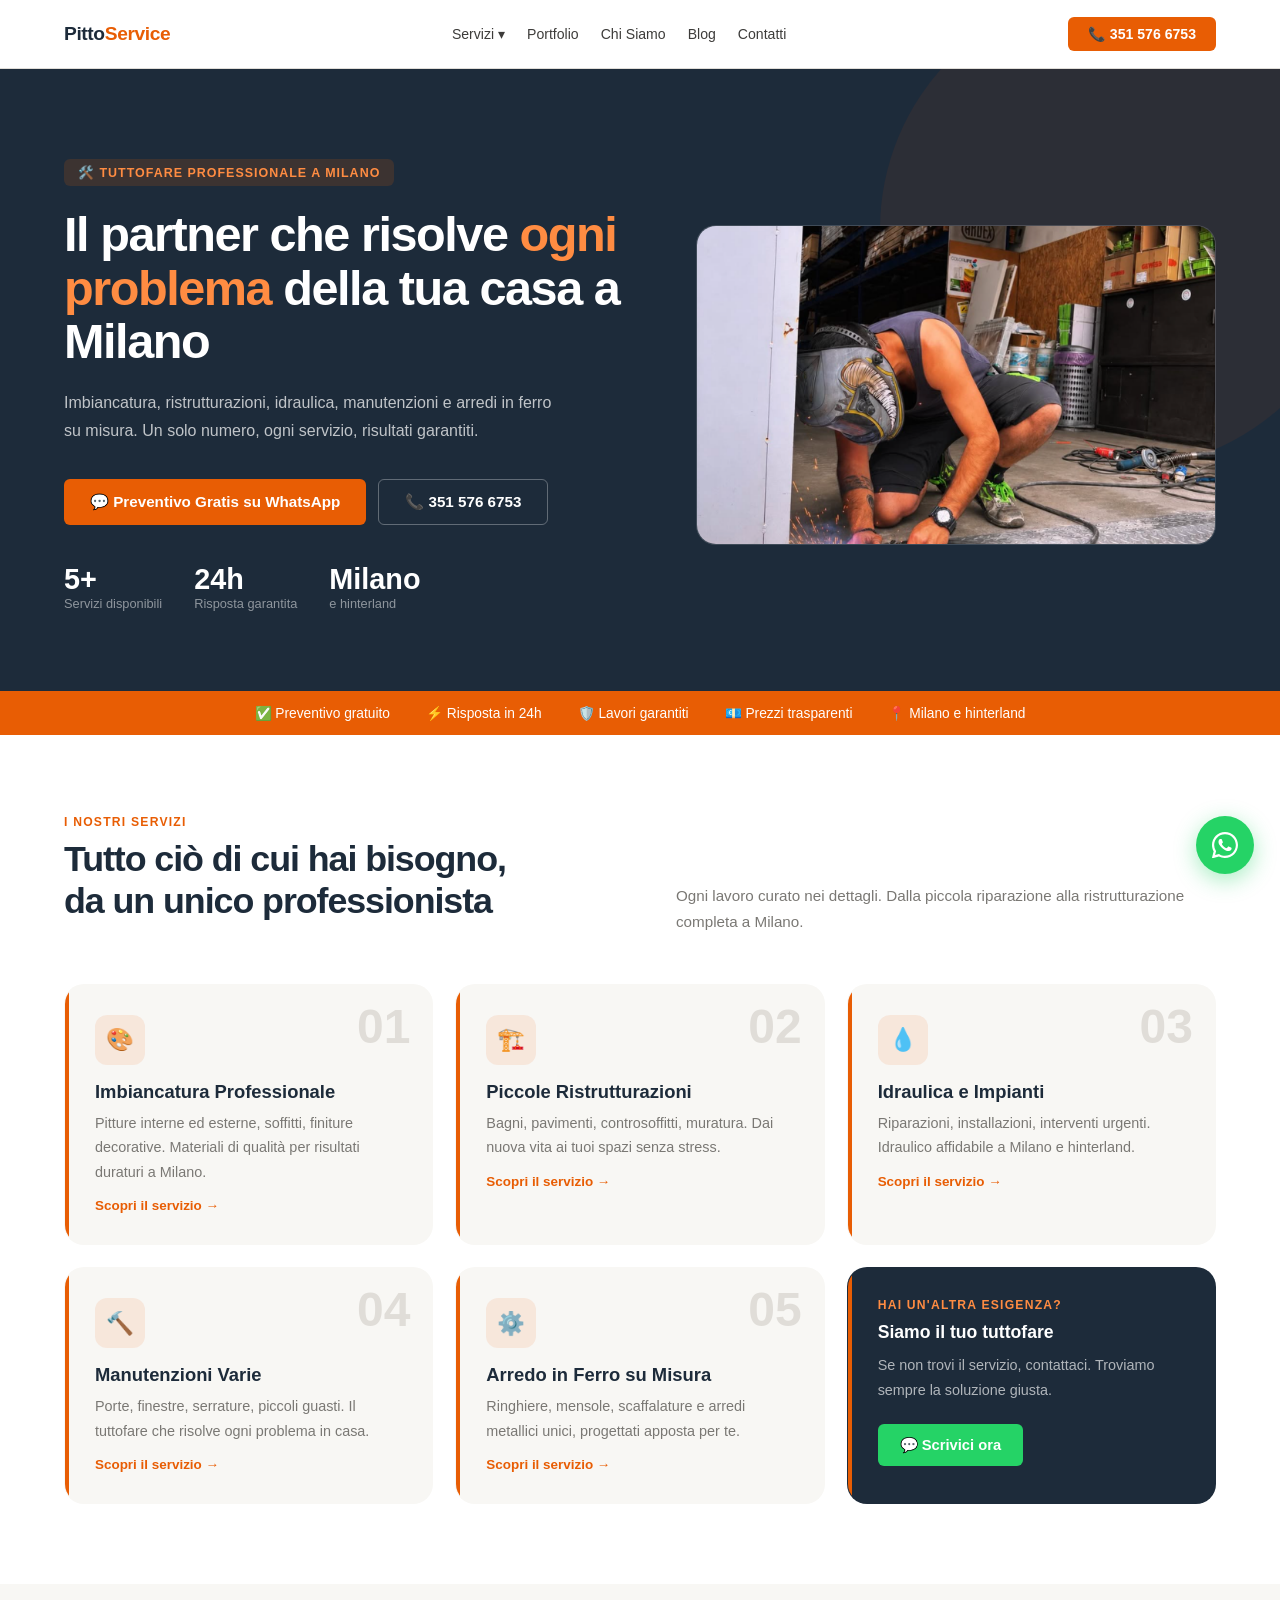
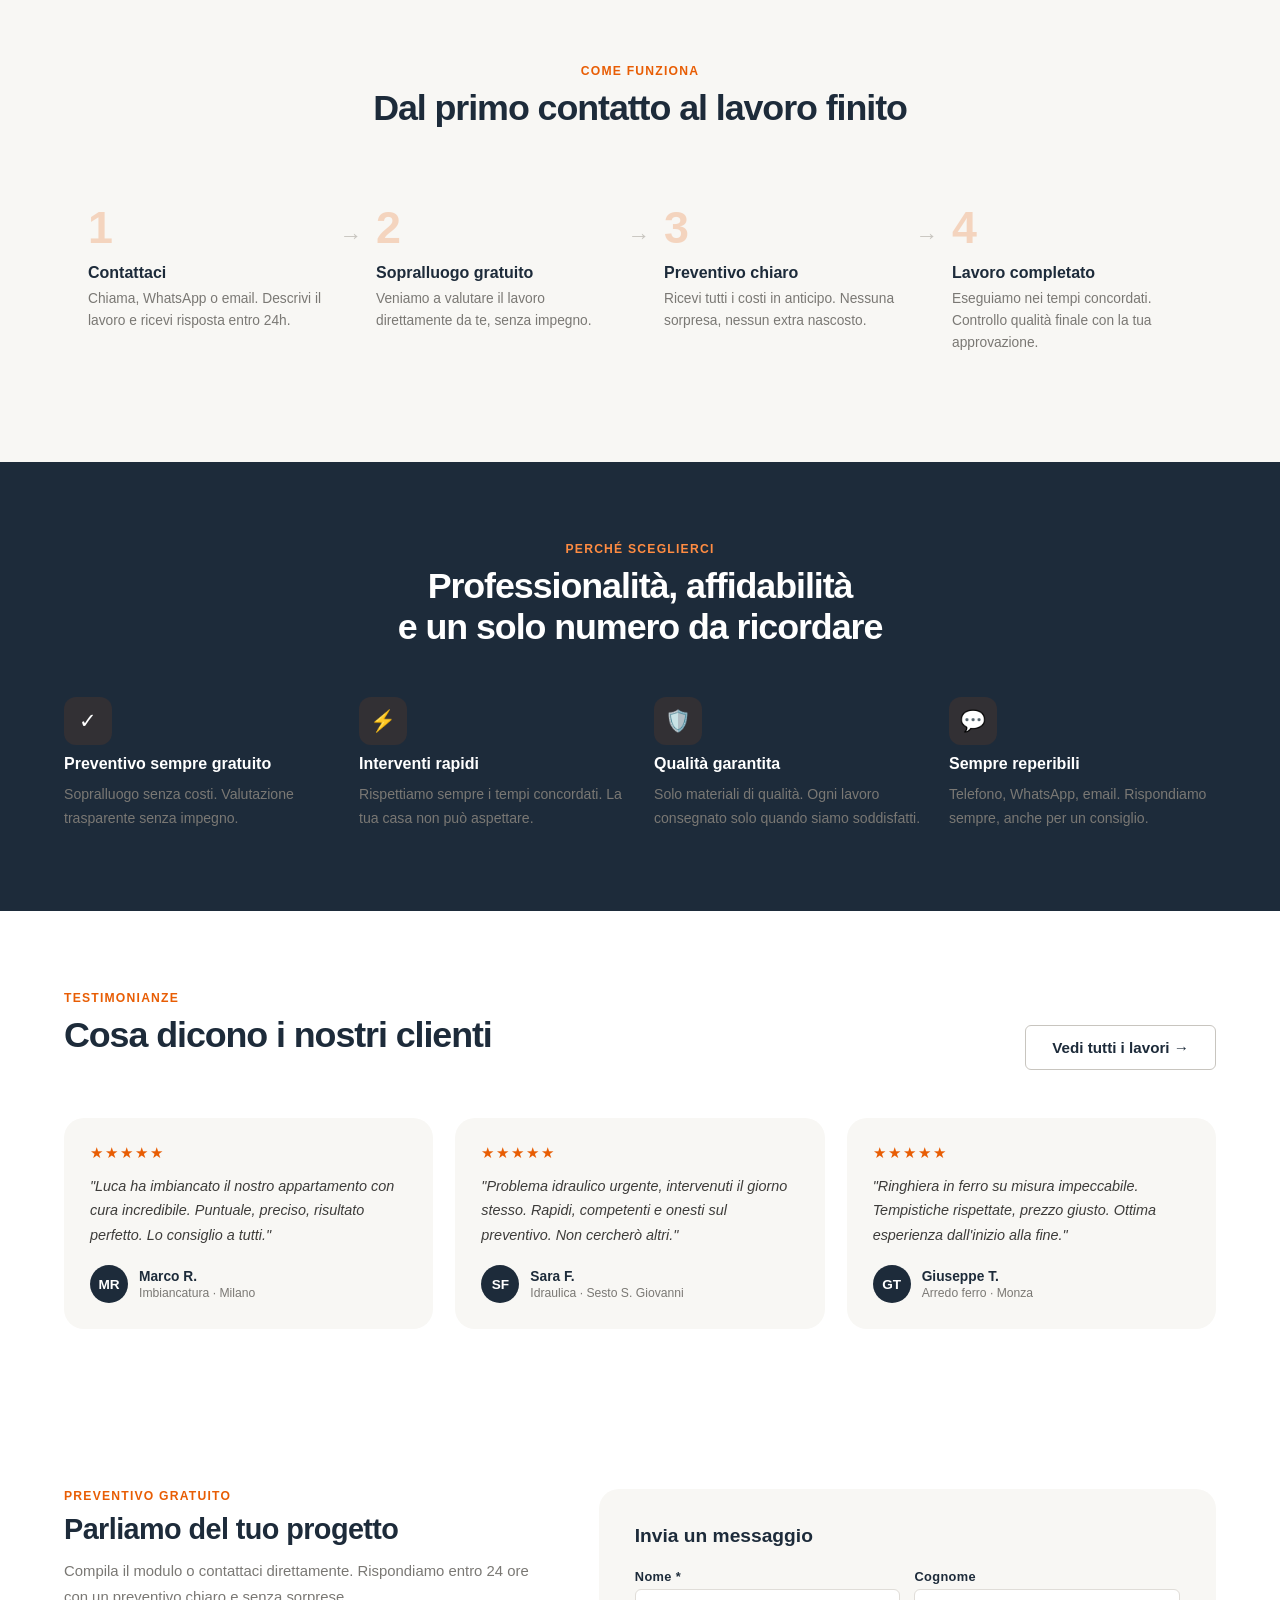
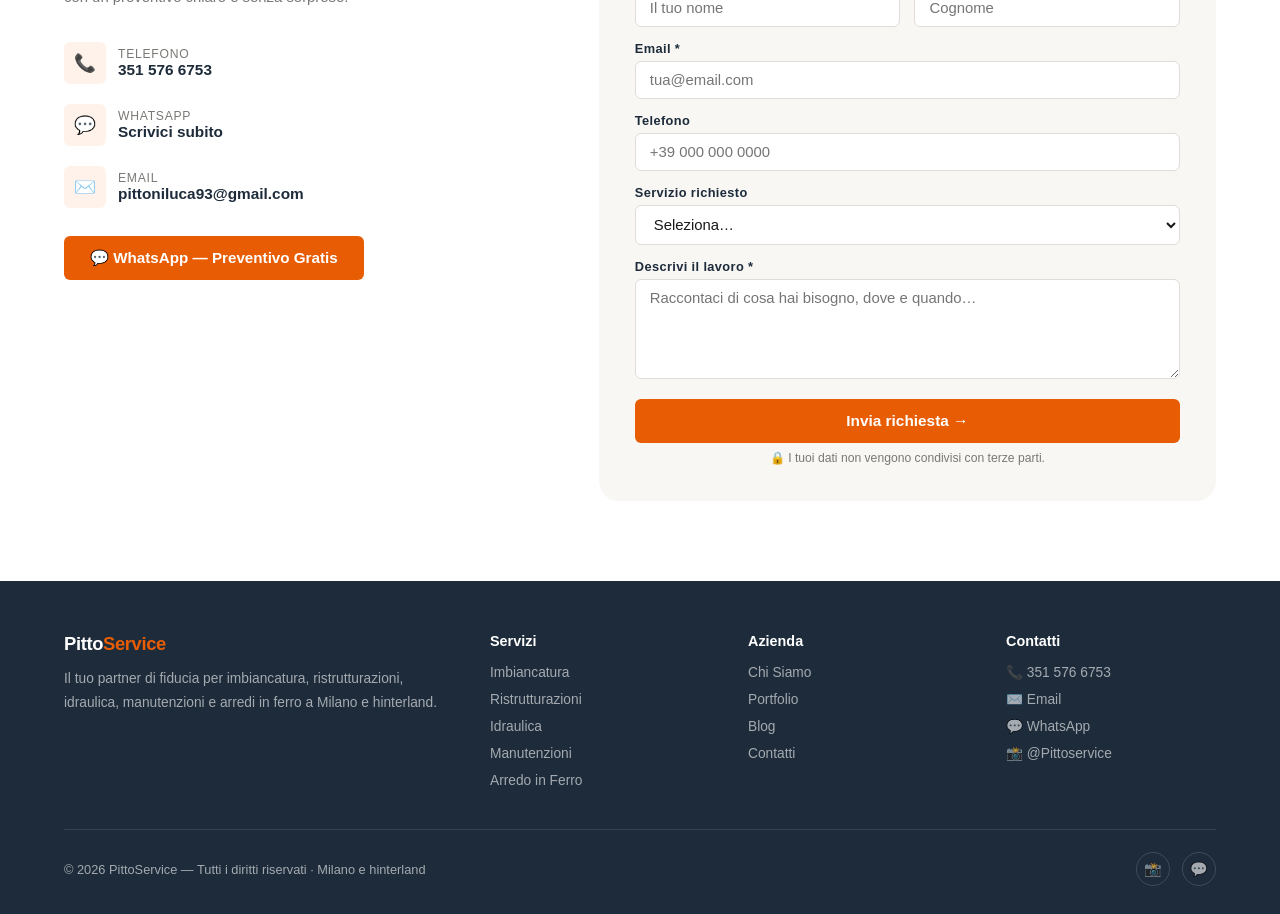
==== commit d9712dca: "Update index.html" ====
--- a/index.html
+++ b/index.html
@@ -34,7 +34,7 @@
 </div>
 </div>
 <div class="hero-visual">
-  <img src="../img/imbiancatura-appartamento.jpg" 
+  <img src="img/Screenshot 2026-06-24 alle 13.08.40.png" 
        alt="Imbiancatura professionale Milano" 
        width="600" height="400" loading="lazy">
 </div>
